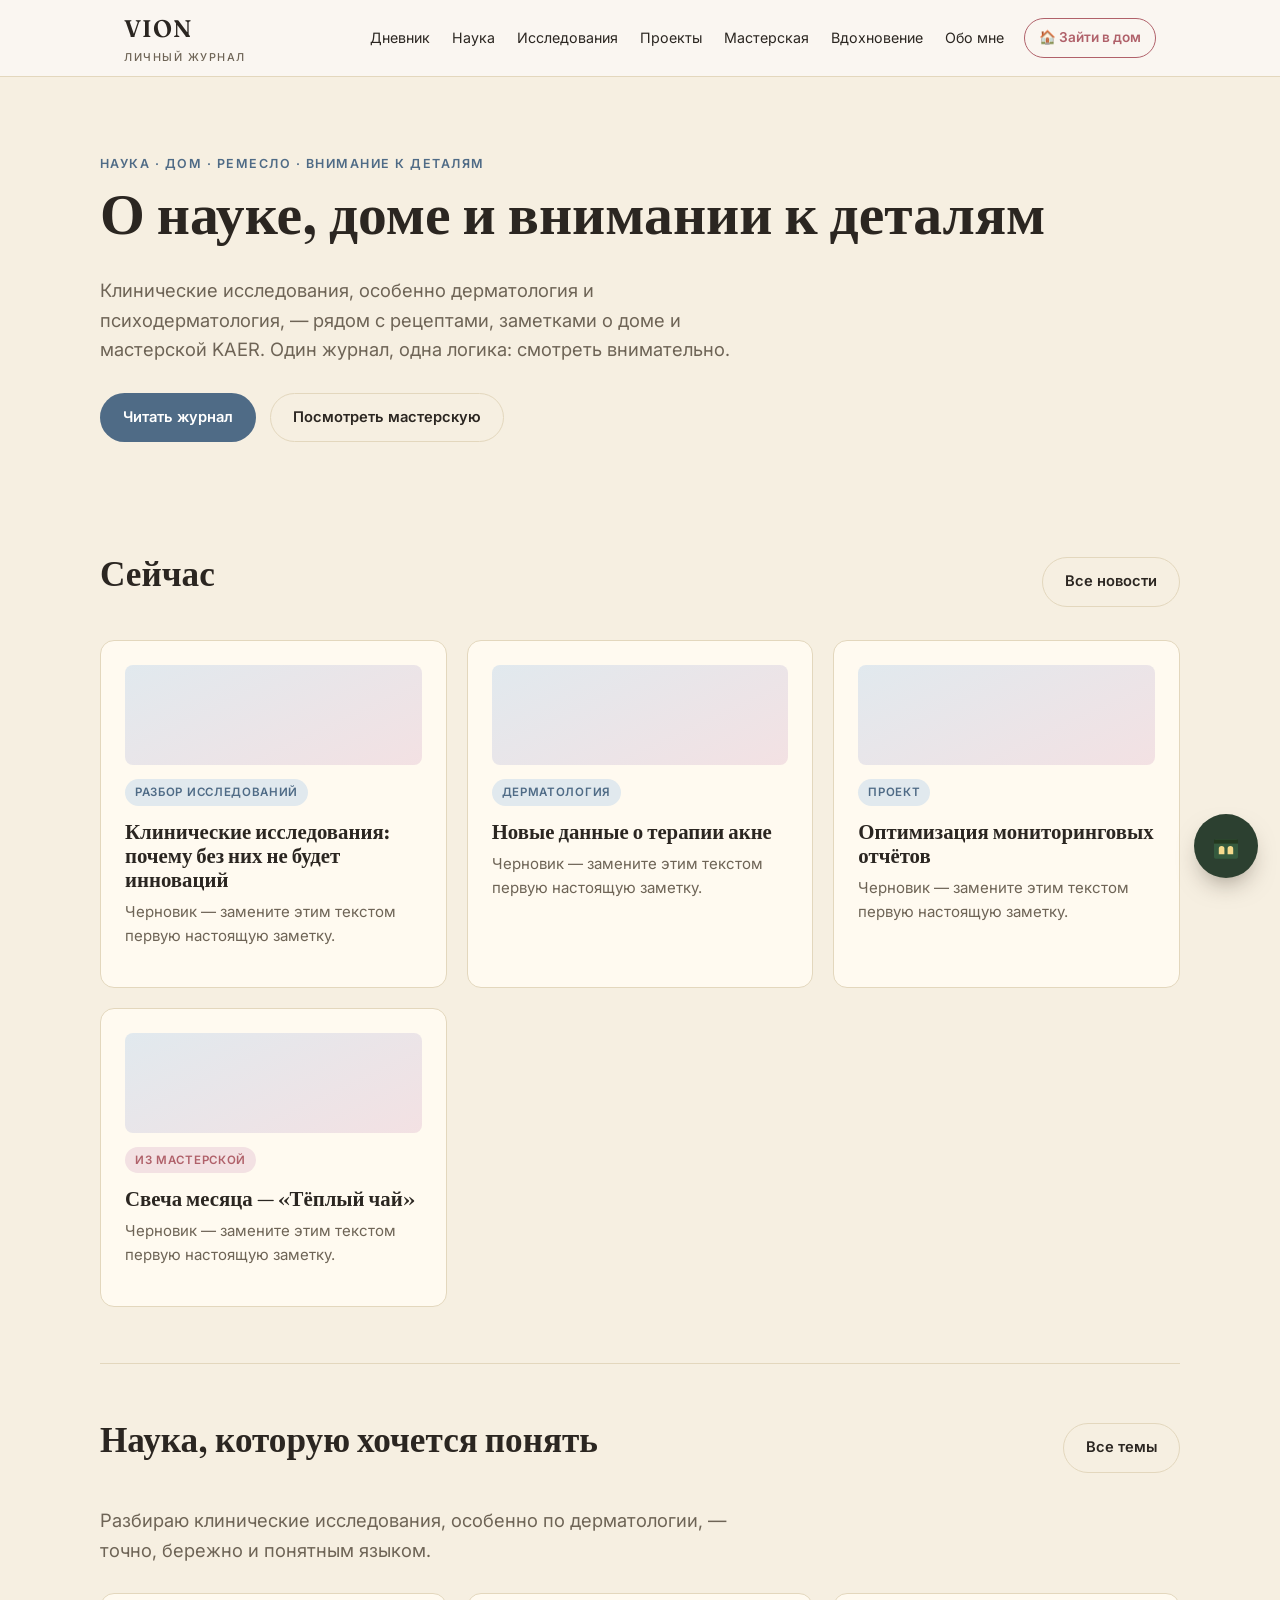
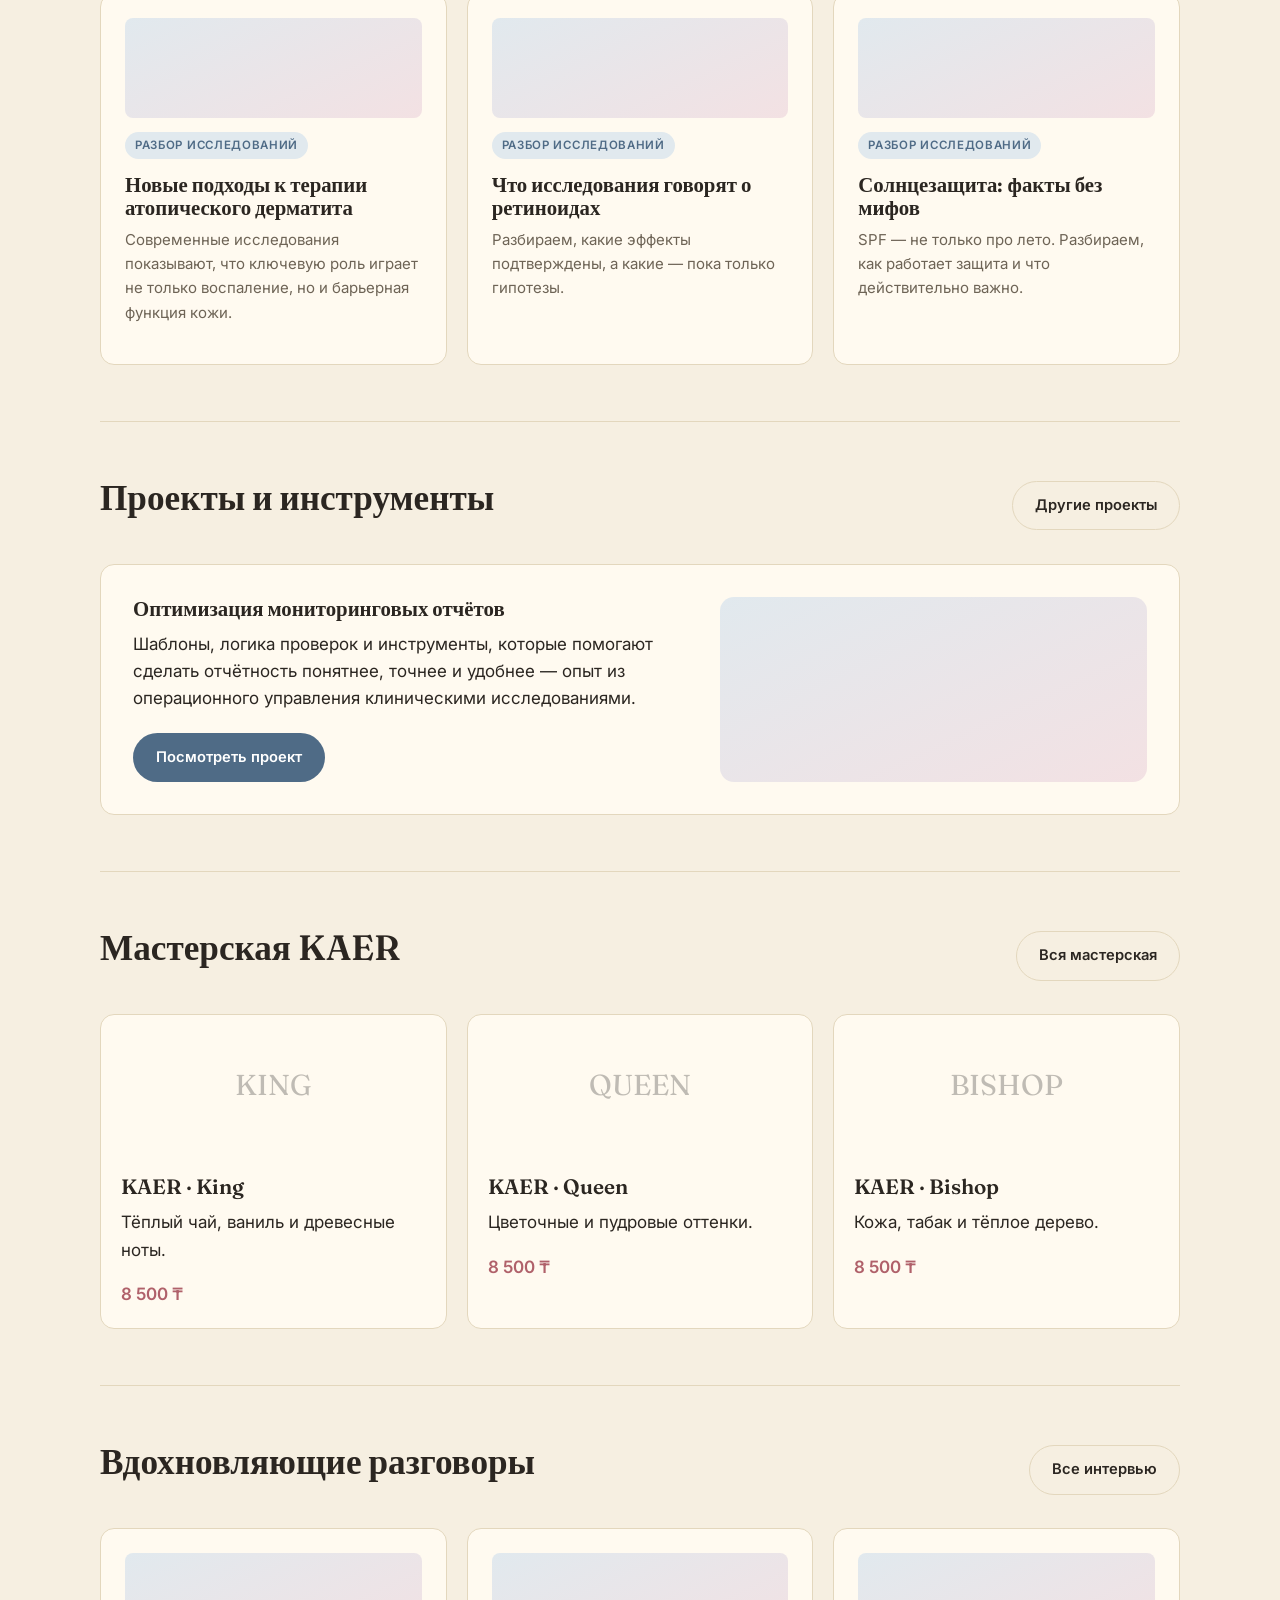
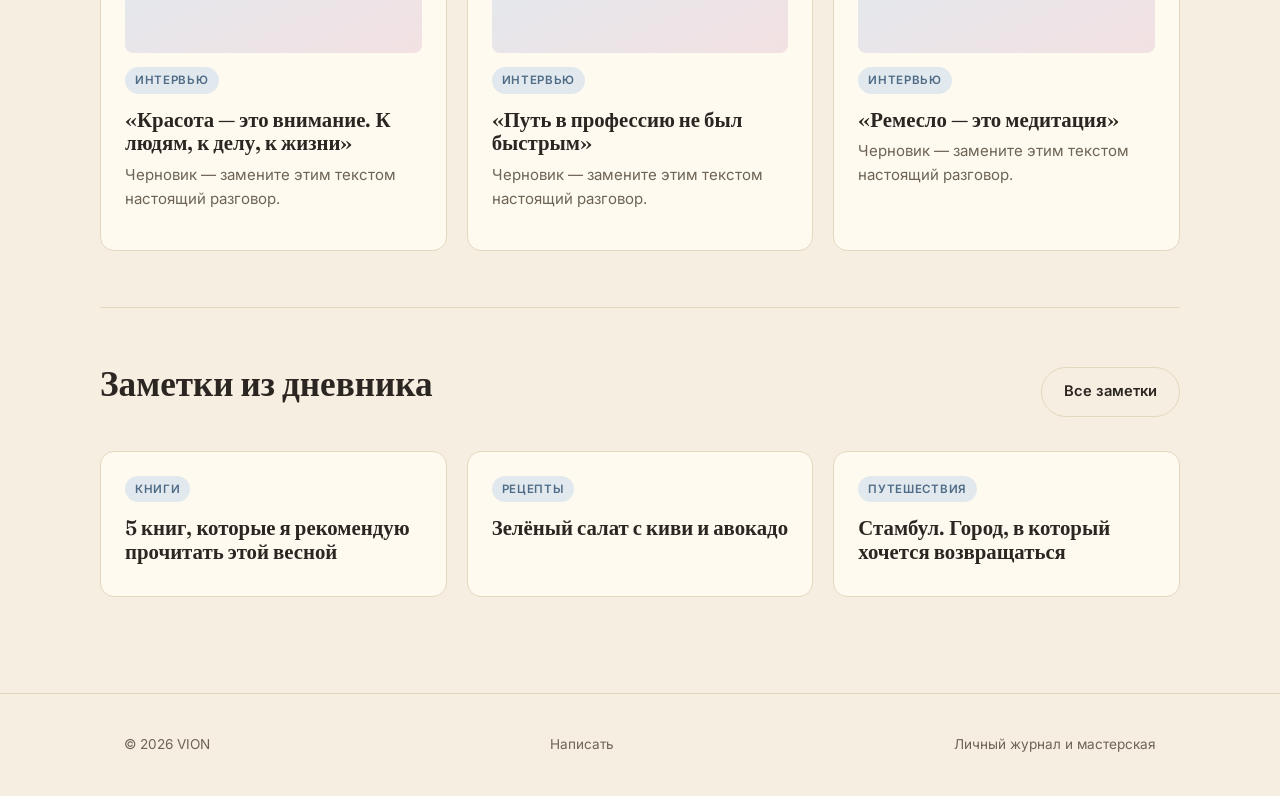
==== index.html @ 6ba3dfe1 "Restyle the floating house icon to match the green bookshop facade Swap the plain line-art house gly" ====
<!DOCTYPE html>
<html lang="ru">
<head>
<meta charset="UTF-8">
<meta name="viewport" content="width=device-width, initial-scale=1.0">
<title>VION — личный журнал</title>
<meta name="description" content="VION — личный журнал на пересечении науки, дома, ремесла и внимания к деталям. Клинические исследования, дневник и мастерская KAER.">
<link rel="preconnect" href="https://fonts.googleapis.com">
<link rel="preconnect" href="https://fonts.gstatic.com" crossorigin>
<link href="https://fonts.googleapis.com/css2?family=Fraunces:opsz,wght@9..144,400;9..144,500;9..144,600&family=Inter:wght@400;500;600&display=swap" rel="stylesheet">
<link rel="stylesheet" href="assets/css/style.css">
</head>
<body>

<header class="site-header">
  <div class="wrap">
    <a class="brand" href="index.html">VION<span>личный журнал</span></a>
    <div class="nav-wrap">
      <nav>
        <ul class="nav-links">
          <li><a href="journal.html">Дневник</a></li>
          <li><a href="science.html">Наука</a></li>
          <li><a href="research.html">Исследования</a></li>
          <li><a href="projects.html">Проекты</a></li>
          <li><a href="candles.html">Мастерская</a></li>
          <li><a href="inspiration.html">Вдохновение</a></li>
          <li><a href="about.html">Обо мне</a></li>
        </ul>
      </nav>
      <a class="house-cta" href="house.html">🏠 Зайти в дом</a>
      <button class="nav-toggle" aria-label="Меню">☰</button>
    </div>
  </div>
</header>

<main>
  <section class="hero wrap">
    <span class="eyebrow">Наука · дом · ремесло · внимание к деталям</span>
    <h1>О науке, доме и внимании к деталям</h1>
    <p class="lede">Клинические исследования, особенно дерматология и психодерматология, — рядом с рецептами, заметками о доме и мастерской KAER. Один журнал, одна логика: смотреть внимательно.</p>
    <div class="hero-actions">
      <a class="btn btn-primary" href="journal.html">Читать журнал</a>
      <a class="btn btn-ghost" href="candles.html">Посмотреть мастерскую</a>
    </div>
  </section>

  <section class="section wrap" style="border-top:none;">
    <div class="section-head">
      <h2>Сейчас</h2>
      <a class="btn btn-ghost" href="journal.html">Все новости</a>
    </div>
    <div class="entry-grid">
      <article class="entry-card" data-cat="наука">
        <div class="thumb"></div>
        <span class="cat">Разбор исследований</span>
        <h3>Клинические исследования: почему без них не будет инноваций</h3>
        <p class="excerpt">Черновик — замените этим текстом первую настоящую заметку.</p>
      </article>
      <article class="entry-card" data-cat="наука">
        <div class="thumb"></div>
        <span class="cat">Дерматология</span>
        <h3>Новые данные о терапии акне</h3>
        <p class="excerpt">Черновик — замените этим текстом первую настоящую заметку.</p>
      </article>
      <article class="entry-card" data-cat="проект">
        <div class="thumb"></div>
        <span class="cat">Проект</span>
        <h3>Оптимизация мониторинговых отчётов</h3>
        <p class="excerpt">Черновик — замените этим текстом первую настоящую заметку.</p>
      </article>
      <article class="entry-card" data-cat="свечи">
        <div class="thumb"></div>
        <span class="cat">Из мастерской</span>
        <h3>Свеча месяца — «Тёплый чай»</h3>
        <p class="excerpt">Черновик — замените этим текстом первую настоящую заметку.</p>
      </article>
    </div>
  </section>

  <section class="section wrap">
    <div class="section-head">
      <h2>Наука, которую хочется понять</h2>
      <a class="btn btn-ghost" href="science.html">Все темы</a>
    </div>
    <p class="lede" style="margin-bottom:28px;">Разбираю клинические исследования, особенно по дерматологии, — точно, бережно и понятным языком.</p>
    <div class="entry-grid">
      <article class="entry-card" data-cat="атопический дерматит">
        <div class="thumb"></div>
        <span class="cat">Разбор исследований</span>
        <h3>Новые подходы к терапии атопического дерматита</h3>
        <p class="excerpt">Современные исследования показывают, что ключевую роль играет не только воспаление, но и барьерная функция кожи.</p>
      </article>
      <article class="entry-card" data-cat="уход за кожей">
        <div class="thumb"></div>
        <span class="cat">Разбор исследований</span>
        <h3>Что исследования говорят о ретиноидах</h3>
        <p class="excerpt">Разбираем, какие эффекты подтверждены, а какие — пока только гипотезы.</p>
      </article>
      <article class="entry-card" data-cat="spf">
        <div class="thumb"></div>
        <span class="cat">Разбор исследований</span>
        <h3>Солнцезащита: факты без мифов</h3>
        <p class="excerpt">SPF — не только про лето. Разбираем, как работает защита и что действительно важно.</p>
      </article>
    </div>
  </section>

  <section class="section wrap">
    <div class="section-head">
      <h2>Проекты и инструменты</h2>
      <a class="btn btn-ghost" href="projects.html">Другие проекты</a>
    </div>
    <div class="project-block">
      <div>
        <h3>Оптимизация мониторинговых отчётов</h3>
        <p class="excerpt">Шаблоны, логика проверок и инструменты, которые помогают сделать отчётность понятнее, точнее и удобнее — опыт из операционного управления клиническими исследованиями.</p>
        <div class="hero-actions" style="margin-top:20px;">
          <a class="btn btn-primary" href="projects.html">Посмотреть проект</a>
        </div>
      </div>
      <div class="thumb"></div>
    </div>
  </section>

  <section class="section wrap">
    <div class="section-head">
      <h2>Мастерская KAER</h2>
      <a class="btn btn-ghost" href="candles.html">Вся мастерская</a>
    </div>
    <div class="candle-grid">
      <div class="candle-card">
        <div class="candle-swatch">KING</div>
        <div class="candle-body">
          <h3>KAER · King</h3>
          <p class="excerpt">Тёплый чай, ваниль и древесные ноты.</p>
          <span class="price">8 500 ₸</span>
        </div>
      </div>
      <div class="candle-card">
        <div class="candle-swatch">QUEEN</div>
        <div class="candle-body">
          <h3>KAER · Queen</h3>
          <p class="excerpt">Цветочные и пудровые оттенки.</p>
          <span class="price">8 500 ₸</span>
        </div>
      </div>
      <div class="candle-card">
        <div class="candle-swatch">BISHOP</div>
        <div class="candle-body">
          <h3>KAER · Bishop</h3>
          <p class="excerpt">Кожа, табак и тёплое дерево.</p>
          <span class="price">8 500 ₸</span>
        </div>
      </div>
    </div>
  </section>

  <section class="section wrap">
    <div class="section-head">
      <h2>Вдохновляющие разговоры</h2>
      <a class="btn btn-ghost" href="inspiration.html">Все интервью</a>
    </div>
    <div class="entry-grid">
      <article class="entry-card" data-cat="вдохновение">
        <div class="thumb"></div>
        <span class="cat">Интервью</span>
        <h3>«Красота — это внимание. К людям, к делу, к жизни»</h3>
        <p class="excerpt">Черновик — замените этим текстом настоящий разговор.</p>
      </article>
      <article class="entry-card" data-cat="вдохновение">
        <div class="thumb"></div>
        <span class="cat">Интервью</span>
        <h3>«Путь в профессию не был быстрым»</h3>
        <p class="excerpt">Черновик — замените этим текстом настоящий разговор.</p>
      </article>
      <article class="entry-card" data-cat="вдохновение">
        <div class="thumb"></div>
        <span class="cat">Интервью</span>
        <h3>«Ремесло — это медитация»</h3>
        <p class="excerpt">Черновик — замените этим текстом настоящий разговор.</p>
      </article>
    </div>
  </section>

  <section class="section wrap">
    <div class="section-head">
      <h2>Заметки из дневника</h2>
      <a class="btn btn-ghost" href="journal.html">Все заметки</a>
    </div>
    <div class="entry-grid">
      <article class="entry-card" data-cat="личное">
        <span class="cat">Книги</span>
        <h3>5 книг, которые я рекомендую прочитать этой весной</h3>
      </article>
      <article class="entry-card" data-cat="личное">
        <span class="cat">Рецепты</span>
        <h3>Зелёный салат с киви и авокадо</h3>
      </article>
      <article class="entry-card" data-cat="личное">
        <span class="cat">Путешествия</span>
        <h3>Стамбул. Город, в который хочется возвращаться</h3>
      </article>
    </div>
  </section>
</main>

<footer class="site-footer">
  <div class="wrap">
    <span>© <span data-year>2026</span> VION</span>
    <a href="contact.html">Написать</a>
    <span>Личный журнал и мастерская</span>
  </div>
</footer>

<a class="fab-house" href="house.html" aria-label="Зайти в дом VION" title="Зайти в дом VION">
  <svg viewBox="0 0 24 24">
    <rect x="3" y="7.2" width="18" height="14.3" rx="1.3" fill="#355a3e"/>
    <rect x="3" y="7.2" width="18" height="3" fill="#24381f"/>
    <path d="M6.6 18.2v-4.1a2.1 2.1 0 0 1 4.2 0v4.1z" fill="#f6da8d"/>
    <path d="M13.2 18.2v-4.1a2.1 2.1 0 0 1 4.2 0v4.1z" fill="#f6da8d"/>
  </svg>
</a>

<script src="assets/js/main.js"></script>
</body>
</html>
---- assets/css/style.css ----
/* =========================================================
   VION — личный журнал. Базовая дизайн-система сайта.
   ========================================================= */

:root {
  --color-bg: #f6efe1;
  --color-bg-alt: #efe4cf;
  --color-surface: #fffaf0;
  --color-text: #2b2621;
  --color-text-soft: #6e6456;
  --color-line: #e3d7bd;
  --color-accent: #4f6b86;       /* пыльно-синий — наука/журнал */
  --color-accent-soft: #e1e9ee;
  --color-accent-2: #b0616a;     /* KAER — свечи/тепло */
  --color-accent-2-soft: #f3e1e3;
  --font-serif: "Fraunces", Georgia, serif;
  --font-sans: "Inter", -apple-system, BlinkMacSystemFont, "Segoe UI", sans-serif;
  --radius: 14px;
  --max-width: 1080px;
}

* { box-sizing: border-box; }

html { scroll-behavior: smooth; }

body {
  margin: 0;
  background: var(--color-bg);
  color: var(--color-text);
  font-family: var(--font-sans);
  font-size: 17px;
  line-height: 1.6;
  -webkit-font-smoothing: antialiased;
}

img { max-width: 100%; display: block; }

a { color: inherit; text-decoration: none; }

.wrap {
  max-width: var(--max-width);
  margin: 0 auto;
  padding: 0 24px;
}

h1, h2, h3, h4 {
  font-family: var(--font-serif);
  font-weight: 600;
  line-height: 1.15;
  margin: 0 0 0.5em;
}

h1 { font-size: clamp(2.2rem, 5vw, 3.6rem); }
h2 { font-size: clamp(1.6rem, 3vw, 2.2rem); }
h3 { font-size: 1.3rem; }

p { margin: 0 0 1em; color: var(--color-text); }

.lede {
  font-size: 1.15rem;
  color: var(--color-text-soft);
  max-width: 640px;
}

.eyebrow {
  display: inline-block;
  font-family: var(--font-sans);
  font-size: 0.78rem;
  letter-spacing: 0.12em;
  text-transform: uppercase;
  color: var(--color-accent);
  font-weight: 600;
  margin-bottom: 0.6em;
}

/* ---------- header / nav ---------- */

.site-header {
  position: sticky;
  top: 0;
  z-index: 40;
  background: rgba(250, 247, 242, 0.92);
  backdrop-filter: blur(6px);
  border-bottom: 1px solid var(--color-line);
}

.site-header .wrap {
  display: flex;
  align-items: center;
  justify-content: space-between;
  height: 76px;
}

.brand {
  font-family: var(--font-serif);
  font-size: 1.5rem;
  font-weight: 600;
  letter-spacing: 0.04em;
}

.brand span {
  display: block;
  font-family: var(--font-sans);
  font-size: 0.68rem;
  letter-spacing: 0.14em;
  text-transform: uppercase;
  color: var(--color-text-soft);
  font-weight: 500;
}

.nav-links {
  display: flex;
  gap: 22px;
  list-style: none;
  margin: 0;
  padding: 0;
  font-size: 0.89rem;
}

.house-cta {
  display: inline-flex;
  align-items: center;
  gap: 6px;
  font-size: 0.85rem;
  font-weight: 600;
  color: var(--color-accent-2);
  border: 1px solid var(--color-accent-2);
  padding: 8px 14px;
  border-radius: 999px;
  white-space: nowrap;
}
.house-cta:hover { background: var(--color-accent-2); color: #fff; }

.nav-links a {
  padding: 6px 0;
  border-bottom: 2px solid transparent;
  transition: border-color 0.15s ease, color 0.15s ease;
}

.nav-links a:hover,
.nav-links a[aria-current="page"] {
  border-color: var(--color-accent);
  color: var(--color-accent);
}

.nav-wrap {
  display: flex;
  align-items: center;
  gap: 20px;
}

.nav-toggle {
  display: none;
  background: none;
  border: 1px solid var(--color-line);
  border-radius: 8px;
  width: 42px;
  height: 42px;
  font-size: 1.2rem;
  cursor: pointer;
}

@media (max-width: 720px) {
  .nav-toggle { display: block; }
  .nav-links {
    position: absolute;
    top: 76px;
    left: 0;
    right: 0;
    background: var(--color-bg);
    border-bottom: 1px solid var(--color-line);
    flex-direction: column;
    gap: 0;
    padding: 8px 24px 20px;
    display: none;
  }
  .nav-links.open { display: flex; }
  .nav-links li { border-bottom: 1px solid var(--color-line); }
  .nav-links a { display: block; padding: 14px 0; }
}

/* ---------- back button ---------- */

.back-btn {
  display: inline-flex;
  align-items: center;
  gap: 6px;
  background: none;
  border: none;
  padding: 18px 0 0;
  font-family: var(--font-sans);
  font-size: 0.85rem;
  font-weight: 600;
  color: var(--color-text-soft);
  cursor: pointer;
}
.back-btn:hover { color: var(--color-accent); }

/* ---------- floating house button ---------- */

.fab-house {
  position: fixed;
  right: 22px;
  bottom: 22px;
  width: 64px;
  height: 64px;
  border-radius: 50%;
  background: #2c4030;
  display: flex;
  align-items: center;
  justify-content: center;
  box-shadow: 0 12px 26px -10px rgba(42, 29, 18, 0.5);
  transition: transform 0.2s ease;
  z-index: 50;
}
.fab-house:hover { transform: scale(1.08); }
.fab-house svg { width: 32px; height: 32px; }

/* ---------- hero ---------- */

.hero {
  padding: 72px 0 56px;
}

.hero .lede { margin-top: 18px; }

.hero-actions {
  display: flex;
  gap: 14px;
  margin-top: 28px;
  flex-wrap: wrap;
}

/* ---------- buttons ---------- */

.btn {
  display: inline-flex;
  align-items: center;
  gap: 8px;
  padding: 12px 22px;
  border-radius: 999px;
  font-size: 0.92rem;
  font-weight: 600;
  border: 1px solid transparent;
  cursor: pointer;
}

.btn-primary {
  background: var(--color-accent);
  color: #fff;
}
.btn-primary:hover { background: #4a5740; }

.btn-ghost {
  background: transparent;
  border-color: var(--color-line);
  color: var(--color-text);
}
.btn-ghost:hover { border-color: var(--color-accent); color: var(--color-accent); }

/* ---------- pillars / cards ---------- */

.pillars {
  display: grid;
  grid-template-columns: repeat(3, 1fr);
  gap: 20px;
  padding: 40px 0 64px;
}

@media (max-width: 780px) {
  .pillars { grid-template-columns: 1fr; }
}

.pillar-card {
  background: var(--color-surface);
  border: 1px solid var(--color-line);
  border-radius: var(--radius);
  padding: 28px;
}

.pillar-card .tag {
  display: inline-block;
  font-size: 1.6rem;
  margin-bottom: 12px;
}

.pillar-card p { color: var(--color-text-soft); font-size: 0.96rem; margin-bottom: 0; }

/* ---------- section ---------- */

.section {
  padding: 56px 0;
  border-top: 1px solid var(--color-line);
}

.section-head {
  display: flex;
  align-items: baseline;
  justify-content: space-between;
  gap: 20px;
  margin-bottom: 28px;
  flex-wrap: wrap;
}

/* ---------- entry cards (journal) ---------- */

.entry-grid {
  display: grid;
  grid-template-columns: repeat(3, 1fr);
  gap: 20px;
}

@media (max-width: 900px) {
  .entry-grid { grid-template-columns: repeat(2, 1fr); }
}
@media (max-width: 620px) {
  .entry-grid { grid-template-columns: 1fr; }
}

.entry-card {
  background: var(--color-surface);
  border: 1px solid var(--color-line);
  border-radius: var(--radius);
  padding: 24px;
  display: flex;
  flex-direction: column;
}

.entry-card .cat {
  display: inline-block;
  align-self: flex-start;
  font-size: 0.72rem;
  letter-spacing: 0.06em;
  text-transform: uppercase;
  font-weight: 600;
  color: var(--color-accent);
  background: var(--color-accent-soft);
  padding: 4px 10px;
  border-radius: 999px;
  margin-bottom: 14px;
}

.entry-card[data-cat="свечи"] .cat {
  color: var(--color-accent-2);
  background: var(--color-accent-2-soft);
}

.entry-card h3 { margin-bottom: 8px; }

.entry-card .excerpt {
  color: var(--color-text-soft);
  font-size: 0.94rem;
  flex: 1;
}

.entry-card details summary {
  cursor: pointer;
  font-weight: 600;
  color: var(--color-accent);
  font-size: 0.9rem;
  list-style: none;
}
.entry-card details summary::-webkit-details-marker { display: none; }
.entry-card details summary::after { content: " →"; }
.entry-card details[open] summary::after { content: " ↑"; }
.entry-card details .full-text {
  margin-top: 12px;
  font-size: 0.94rem;
  color: var(--color-text);
}

/* ---------- filters ---------- */

.filters {
  display: flex;
  gap: 10px;
  flex-wrap: wrap;
  margin-bottom: 30px;
}

.filter-btn {
  padding: 8px 16px;
  border-radius: 999px;
  border: 1px solid var(--color-line);
  background: var(--color-surface);
  font-size: 0.86rem;
  cursor: pointer;
}

.filter-btn.active {
  background: var(--color-accent);
  border-color: var(--color-accent);
  color: #fff;
}

/* ---------- about ---------- */

.about-grid {
  display: grid;
  grid-template-columns: 1.1fr 0.9fr;
  gap: 48px;
  align-items: start;
}

@media (max-width: 780px) {
  .about-grid { grid-template-columns: 1fr; }
}

.about-portrait {
  aspect-ratio: 4 / 5;
  border-radius: var(--radius);
  background: linear-gradient(155deg, var(--color-accent-soft), var(--color-accent-2-soft));
  border: 1px solid var(--color-line);
  display: flex;
  align-items: center;
  justify-content: center;
  font-family: var(--font-serif);
  font-size: 1rem;
  color: var(--color-text-soft);
  text-align: center;
  padding: 24px;
}

.facts {
  list-style: none;
  margin: 28px 0 0;
  padding: 0;
  display: grid;
  gap: 14px;
}

.facts li {
  border-top: 1px solid var(--color-line);
  padding-top: 14px;
  font-size: 0.95rem;
  color: var(--color-text-soft);
}

.facts strong { color: var(--color-text); }

/* ---------- candles ---------- */

.candle-grid {
  display: grid;
  grid-template-columns: repeat(3, 1fr);
  gap: 20px;
}

@media (max-width: 900px) {
  .candle-grid { grid-template-columns: repeat(2, 1fr); }
}
@media (max-width: 620px) {
  .candle-grid { grid-template-columns: 1fr; }
}

.candle-card {
  background: var(--color-surface);
  border: 1px solid var(--color-line);
  border-radius: var(--radius);
  overflow: hidden;
}

.candle-swatch {
  height: 140px;
  display: flex;
  align-items: center;
  justify-content: center;
  font-family: var(--font-serif);
  font-size: 1.8rem;
  color: rgba(0,0,0,0.25);
}

.candle-card .candle-body { padding: 20px; }
.candle-card .price {
  display: block;
  margin-top: 10px;
  font-weight: 600;
  color: var(--color-accent-2);
}

/* ---------- contact ---------- */

.contact-block {
  display: grid;
  grid-template-columns: 1fr 1fr;
  gap: 40px;
}

@media (max-width: 780px) {
  .contact-block { grid-template-columns: 1fr; }
}

.contact-list {
  list-style: none;
  margin: 0;
  padding: 0;
  display: grid;
  gap: 16px;
}

.contact-list a {
  display: inline-flex;
  align-items: center;
  gap: 10px;
  font-weight: 600;
  color: var(--color-accent);
}

.note-box {
  background: var(--color-accent-soft);
  border-radius: var(--radius);
  padding: 20px;
  font-size: 0.92rem;
  color: var(--color-text-soft);
}

/* ---------- thumb (news cards) ---------- */

.entry-card .thumb {
  height: 100px;
  border-radius: calc(var(--radius) - 6px);
  margin-bottom: 14px;
  background: linear-gradient(155deg, var(--color-accent-soft), var(--color-accent-2-soft));
}

/* ---------- projects ---------- */

.project-block {
  background: var(--color-surface);
  border: 1px solid var(--color-line);
  border-radius: var(--radius);
  padding: 32px;
  display: grid;
  grid-template-columns: 1.3fr 1fr;
  gap: 32px;
}

@media (max-width: 780px) {
  .project-block { grid-template-columns: 1fr; }
}

.project-block .thumb {
  border-radius: var(--radius);
  background: linear-gradient(155deg, var(--color-accent-soft), var(--color-accent-2-soft));
  min-height: 140px;
}

.tool-list {
  list-style: none;
  margin: 0;
  padding: 0;
  display: grid;
  gap: 10px;
}

.tool-list li {
  border-top: 1px solid var(--color-line);
  padding-top: 10px;
  font-size: 0.92rem;
  color: var(--color-text-soft);
}

/* ---------- stub / coming soon ---------- */

.stub {
  text-align: center;
  padding: 100px 0 120px;
}

.stub .eyebrow { justify-content: center; }

.stub h1 { max-width: 560px; margin-left: auto; margin-right: auto; }

.stub p.lede { margin-left: auto; margin-right: auto; }

/* ---------- footer ---------- */

.site-footer {
  border-top: 1px solid var(--color-line);
  padding: 40px 0;
  margin-top: 40px;
}

.site-footer .wrap {
  display: flex;
  justify-content: space-between;
  flex-wrap: wrap;
  gap: 16px;
  font-size: 0.85rem;
  color: var(--color-text-soft);
}

.site-footer a:hover { color: var(--color-accent); }
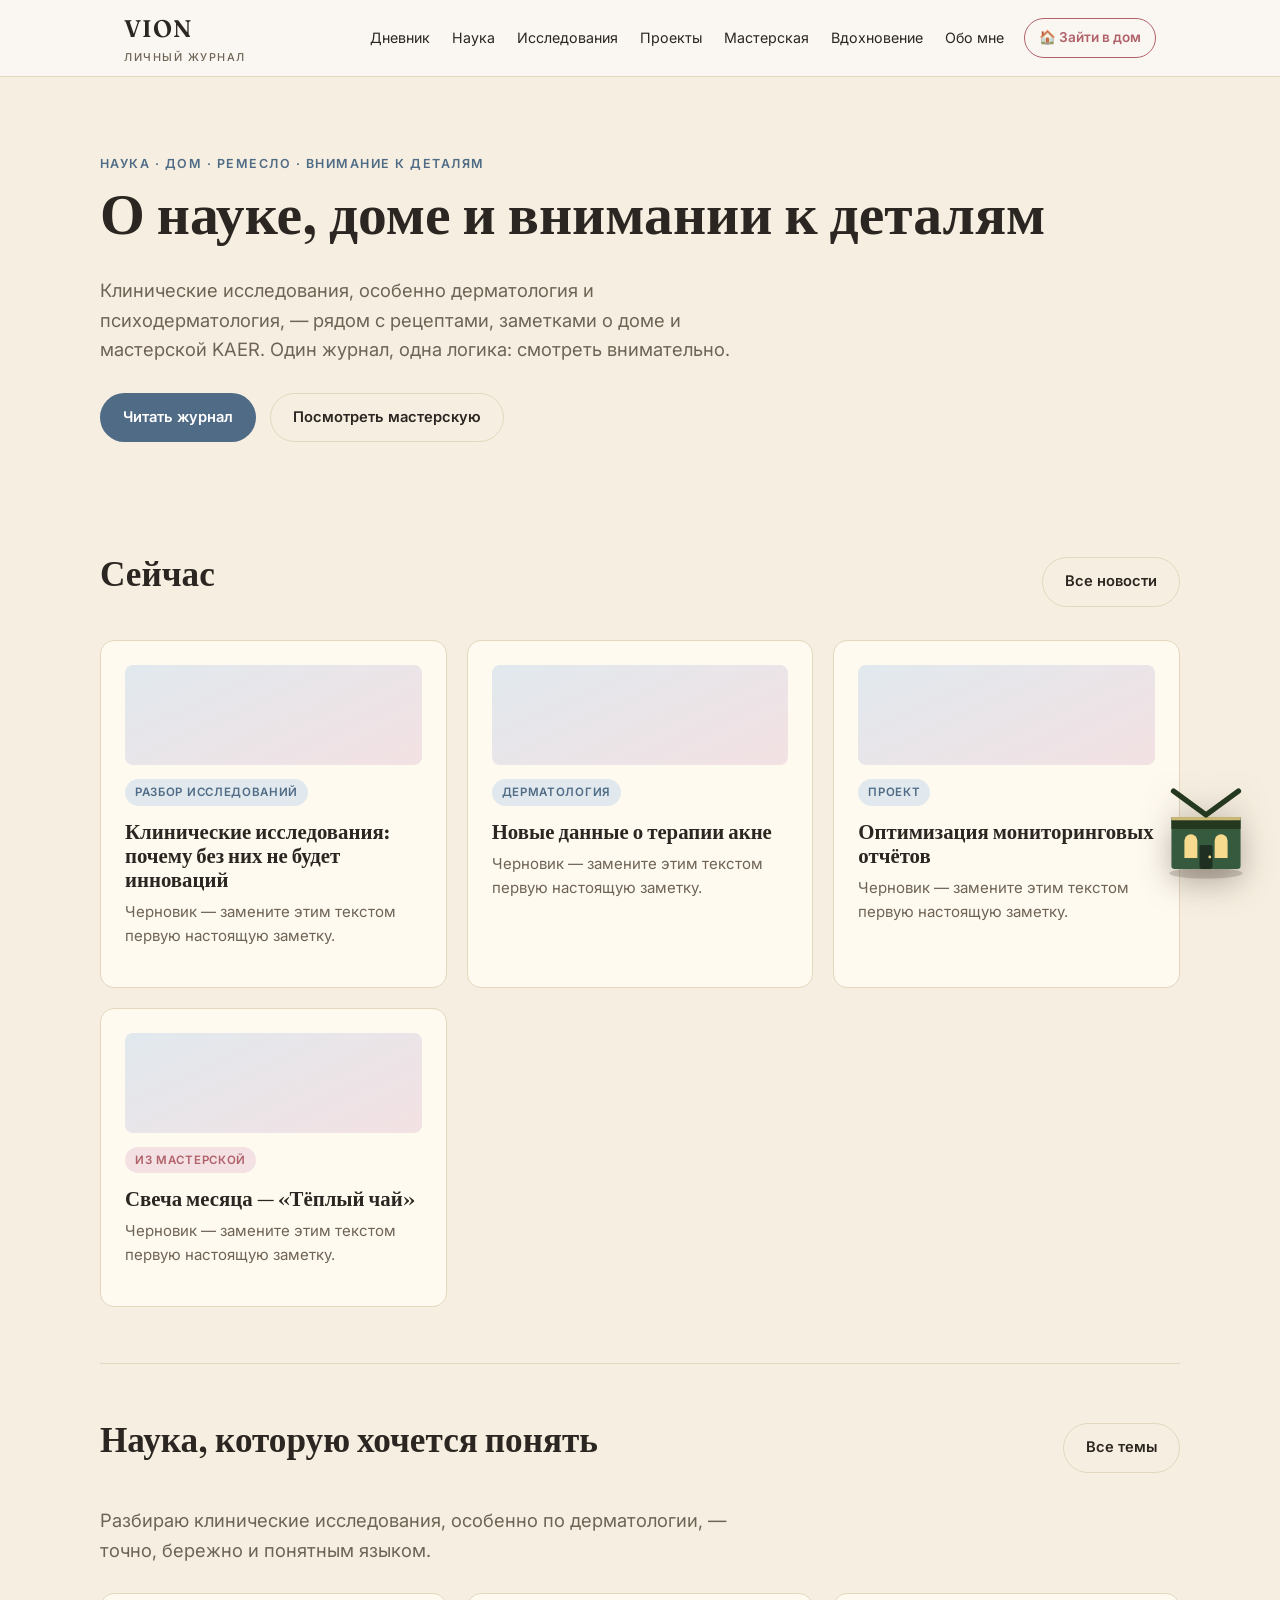
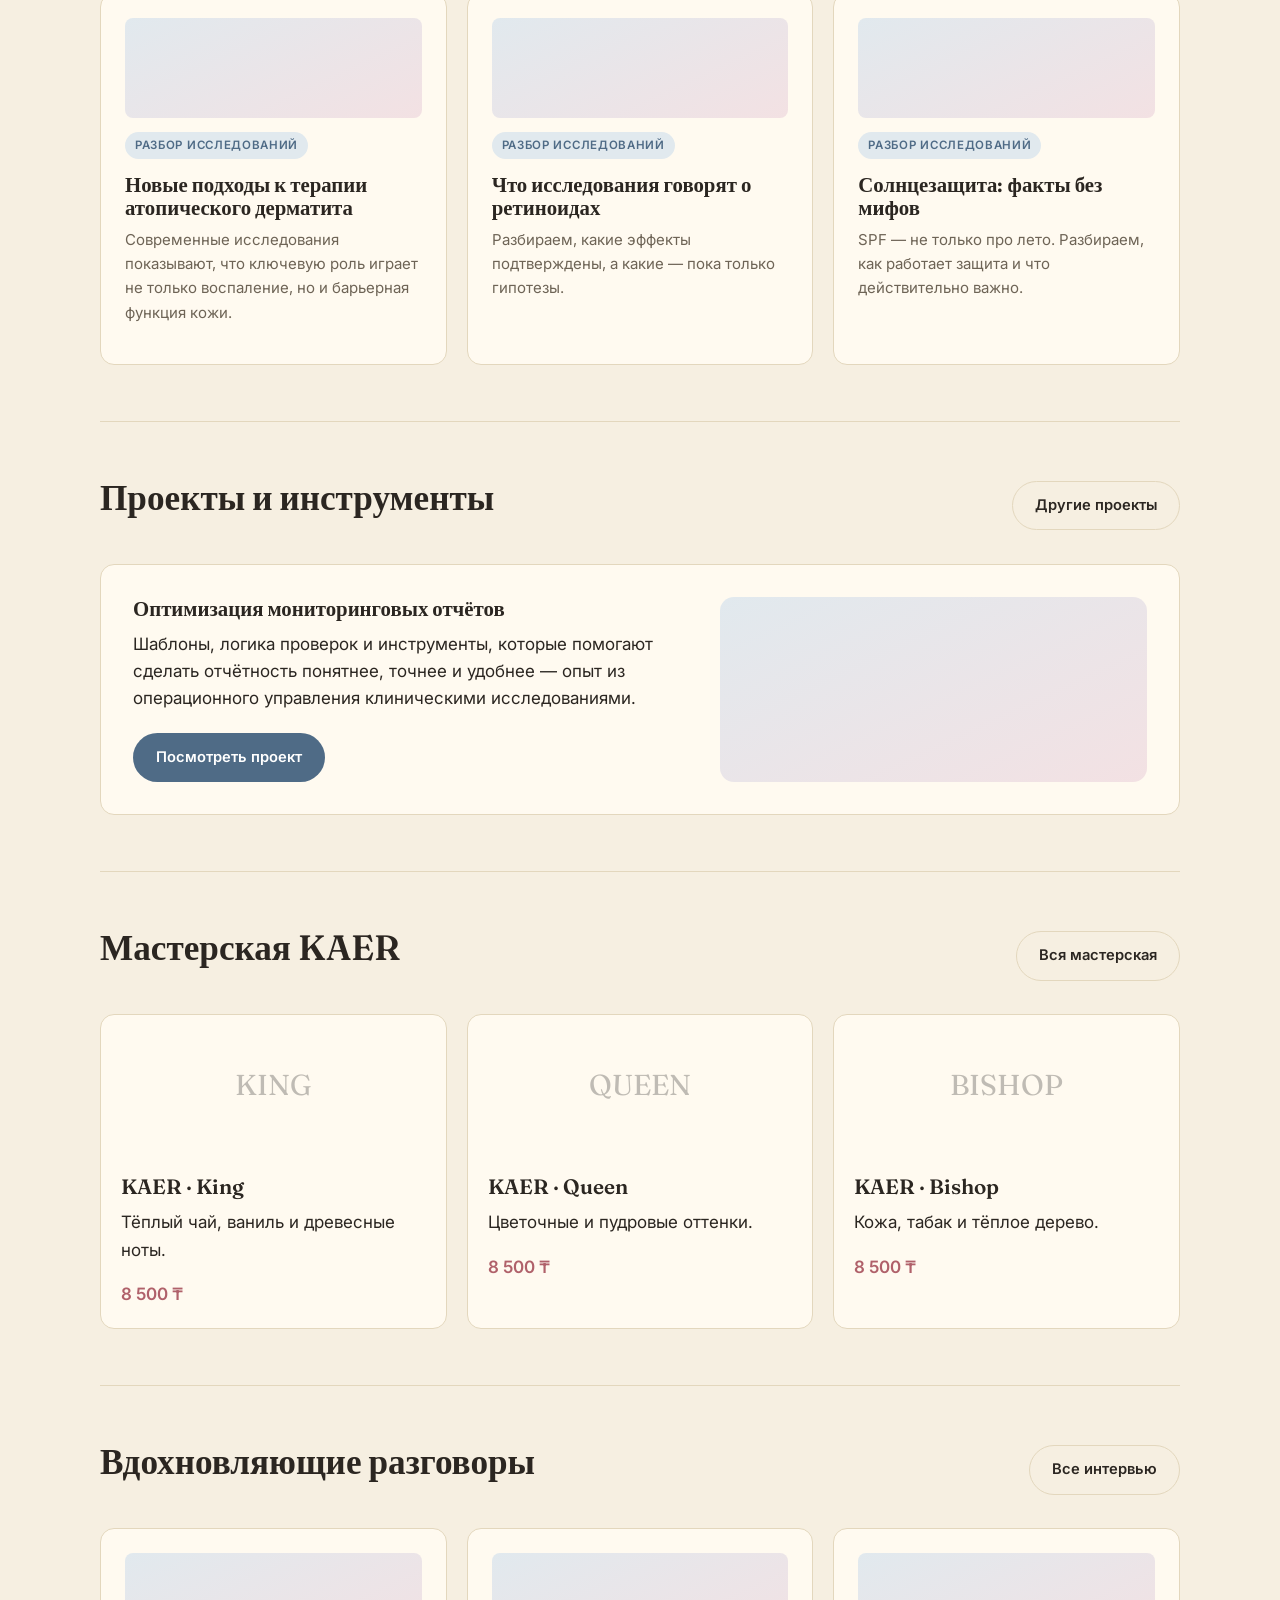
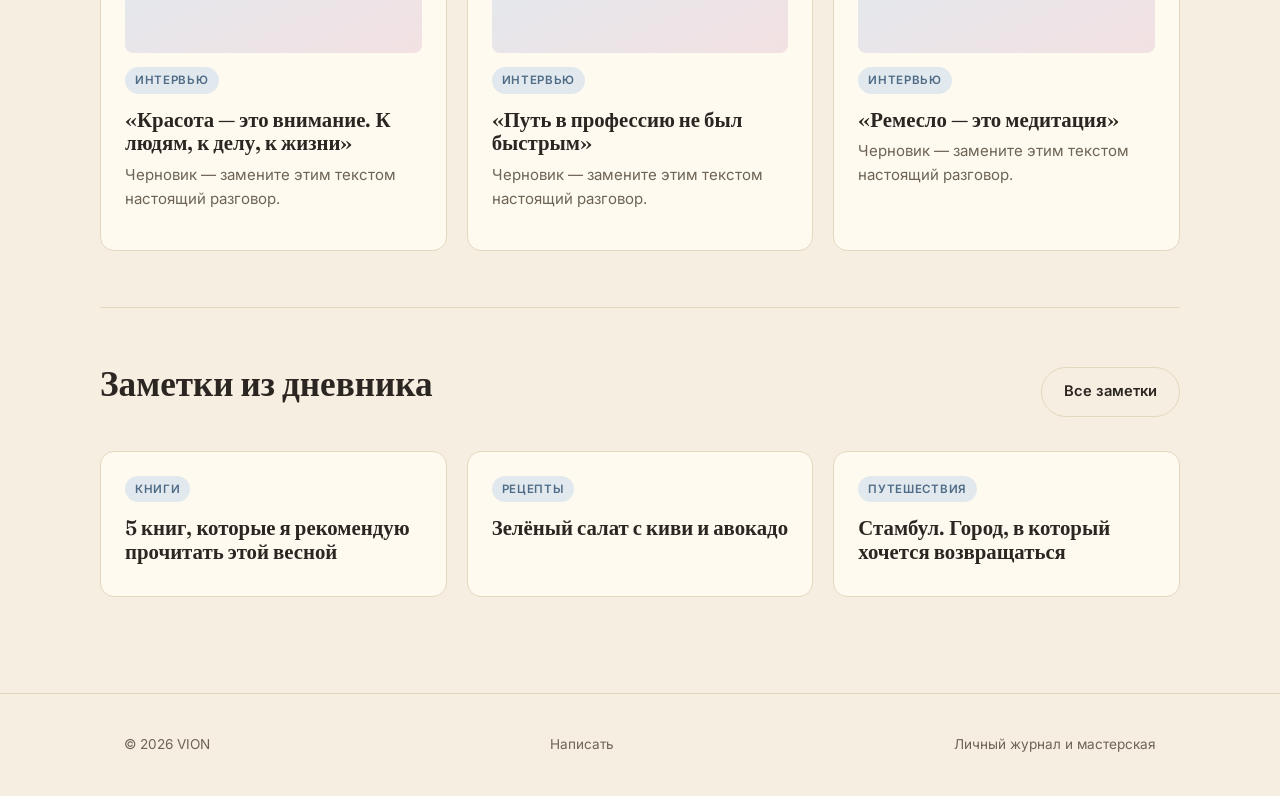
==== commit a5dca6b3: "Make the home-page house a standalone icon, not a button-in-a-circle Drop the circular FAB chrome: t" ====
--- a/index.html
+++ b/index.html
@@ -213,11 +213,16 @@
 </footer>
 
 <a class="fab-house" href="house.html" aria-label="Зайти в дом VION" title="Зайти в дом VION">
-  <svg viewBox="0 0 24 24">
-    <rect x="3" y="7.2" width="18" height="14.3" rx="1.3" fill="#355a3e"/>
-    <rect x="3" y="7.2" width="18" height="3" fill="#24381f"/>
-    <path d="M6.6 18.2v-4.1a2.1 2.1 0 0 1 4.2 0v4.1z" fill="#f6da8d"/>
-    <path d="M13.2 18.2v-4.1a2.1 2.1 0 0 1 4.2 0v4.1z" fill="#f6da8d"/>
+  <svg viewBox="0 0 100 100">
+    <ellipse cx="50" cy="90" rx="34" ry="5" fill="#2a1d12" opacity="0.18"/>
+    <rect x="18" y="38" width="64" height="48" rx="3" fill="#355a3e"/>
+    <rect x="18" y="38" width="64" height="11" fill="#24381f"/>
+    <rect x="18" y="38" width="64" height="3" fill="#f6da8d" opacity="0.8"/>
+    <path d="M20 14 L50 36 L80 14" fill="none" stroke="#24381f" stroke-width="5" stroke-linejoin="round" stroke-linecap="round"/>
+    <path d="M30 76v-16a6 6 0 0 1 12 0v16z" fill="#f6da8d"/>
+    <path d="M58 76v-16a6 6 0 0 1 12 0v16z" fill="#f6da8d"/>
+    <rect x="44" y="64" width="12" height="22" rx="2" fill="#1f2f22"/>
+    <circle cx="53.5" cy="75" r="1.3" fill="#f6da8d"/>
   </svg>
 </a>
 
--- a/assets/css/style.css
+++ b/assets/css/style.css
@@ -200,21 +200,21 @@
 
 .fab-house {
   position: fixed;
-  right: 22px;
-  bottom: 22px;
-  width: 64px;
-  height: 64px;
-  border-radius: 50%;
-  background: #2c4030;
-  display: flex;
-  align-items: center;
-  justify-content: center;
-  box-shadow: 0 12px 26px -10px rgba(42, 29, 18, 0.5);
+  right: 20px;
+  bottom: 16px;
+  width: 108px;
+  height: 108px;
+  display: block;
+  filter: drop-shadow(0 10px 16px rgba(42, 29, 18, 0.35));
   transition: transform 0.2s ease;
   z-index: 50;
 }
-.fab-house:hover { transform: scale(1.08); }
-.fab-house svg { width: 32px; height: 32px; }
+.fab-house:hover { transform: translateY(-4px) scale(1.04); }
+.fab-house svg { width: 100%; height: 100%; display: block; }
+
+@media (max-width: 560px) {
+  .fab-house { width: 78px; height: 78px; right: 14px; bottom: 12px; }
+}
 
 /* ---------- hero ---------- */
 
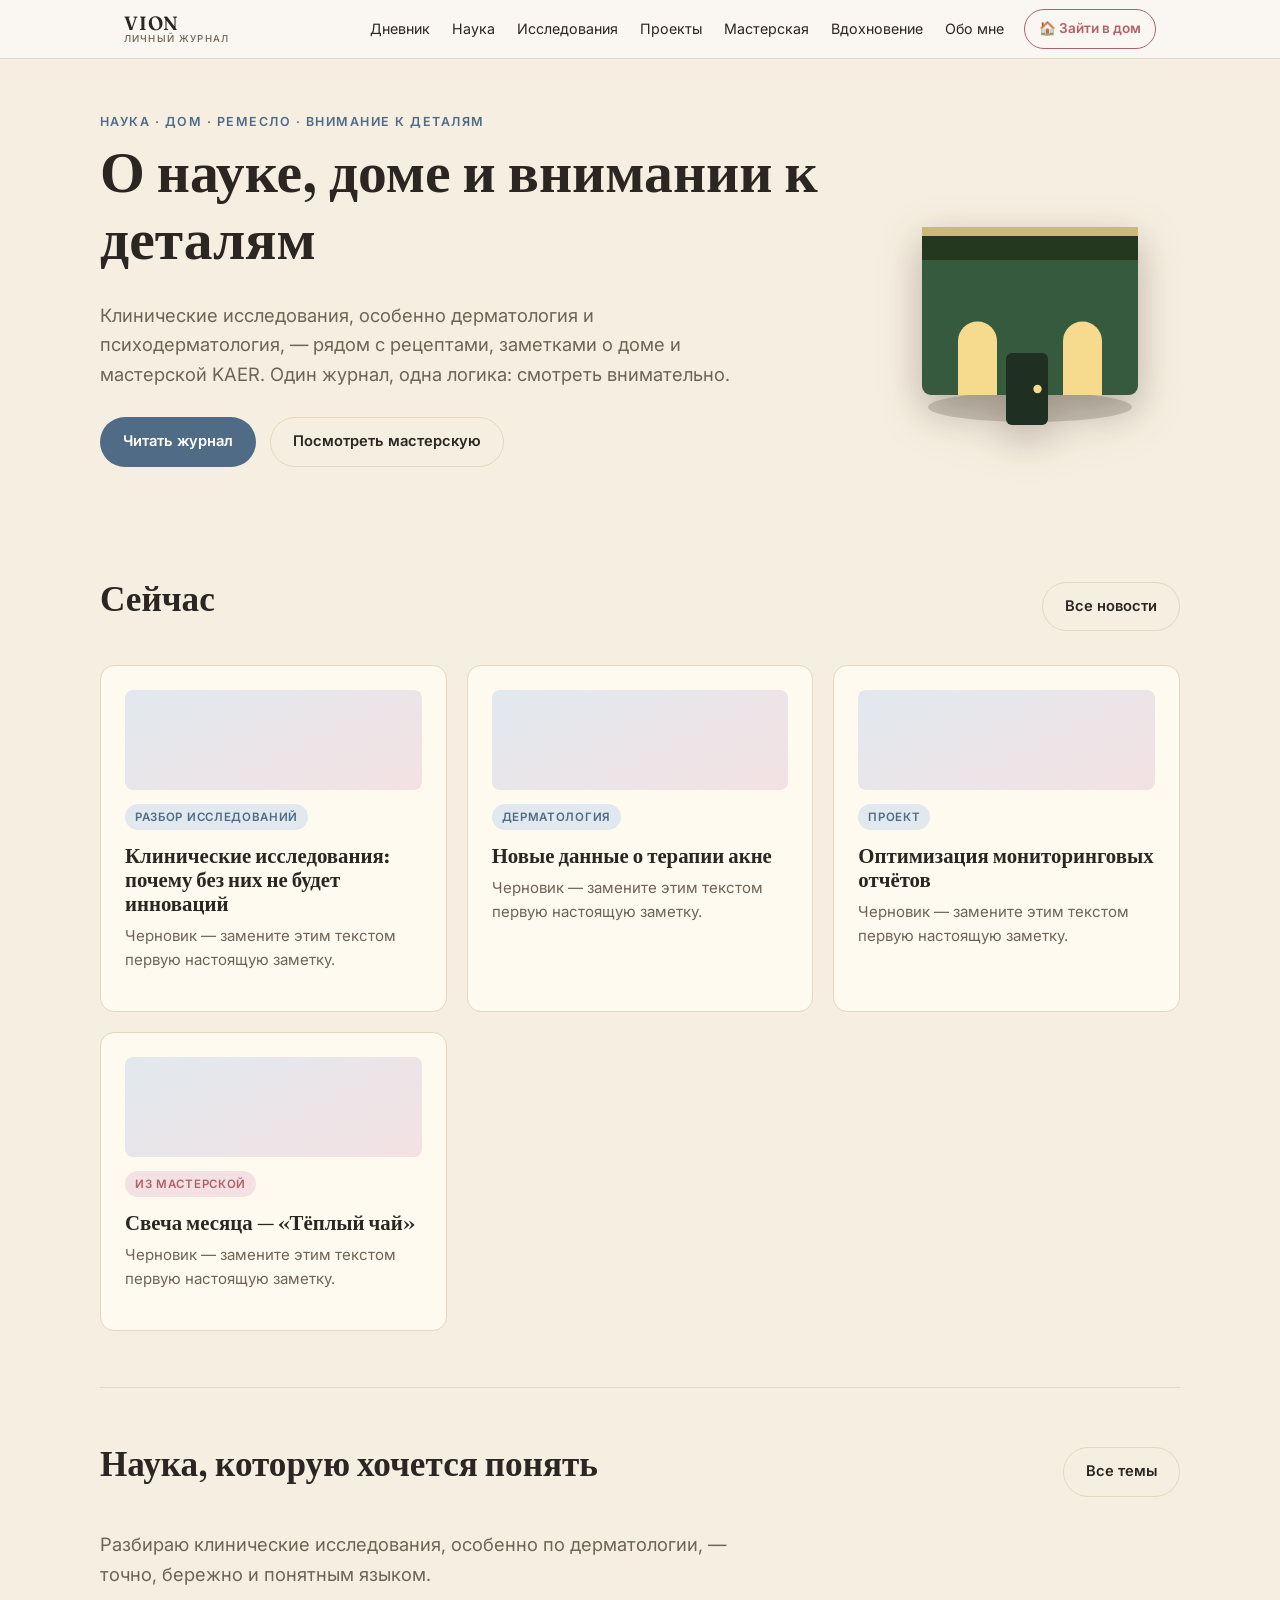
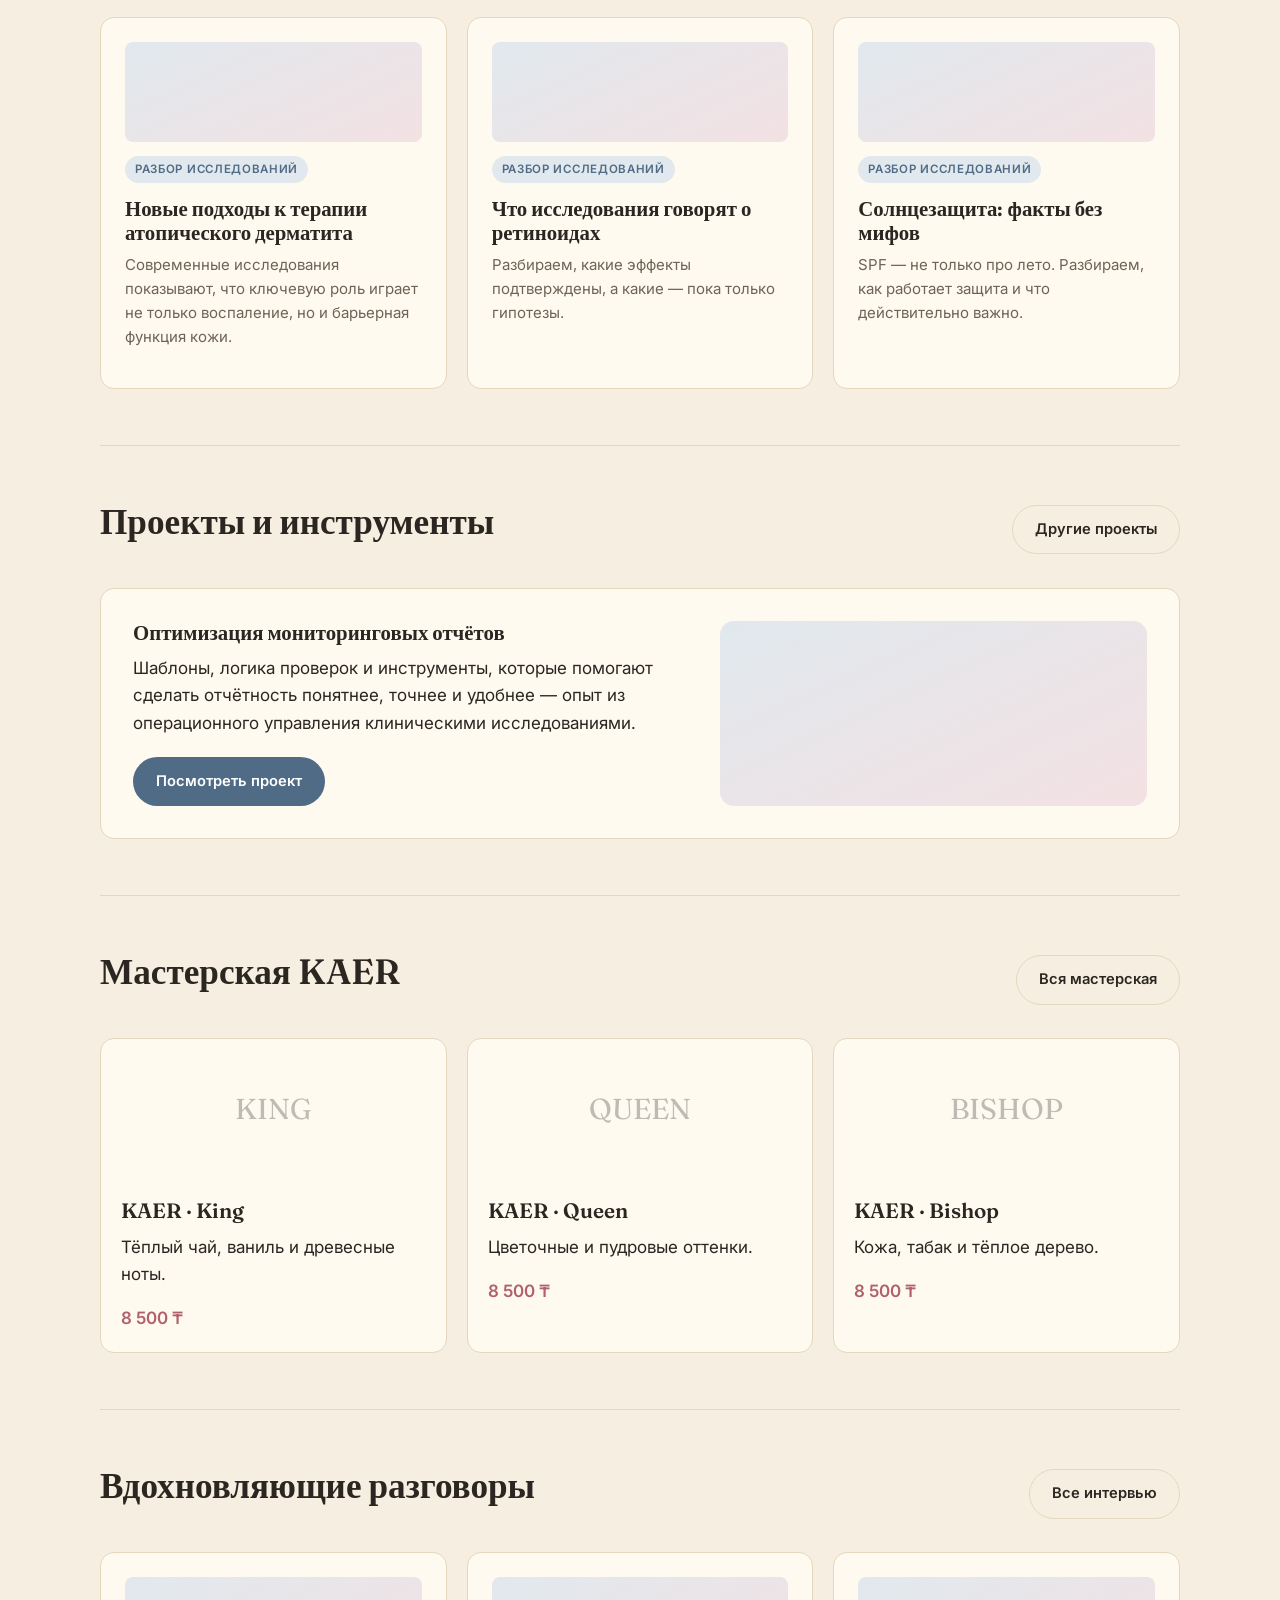
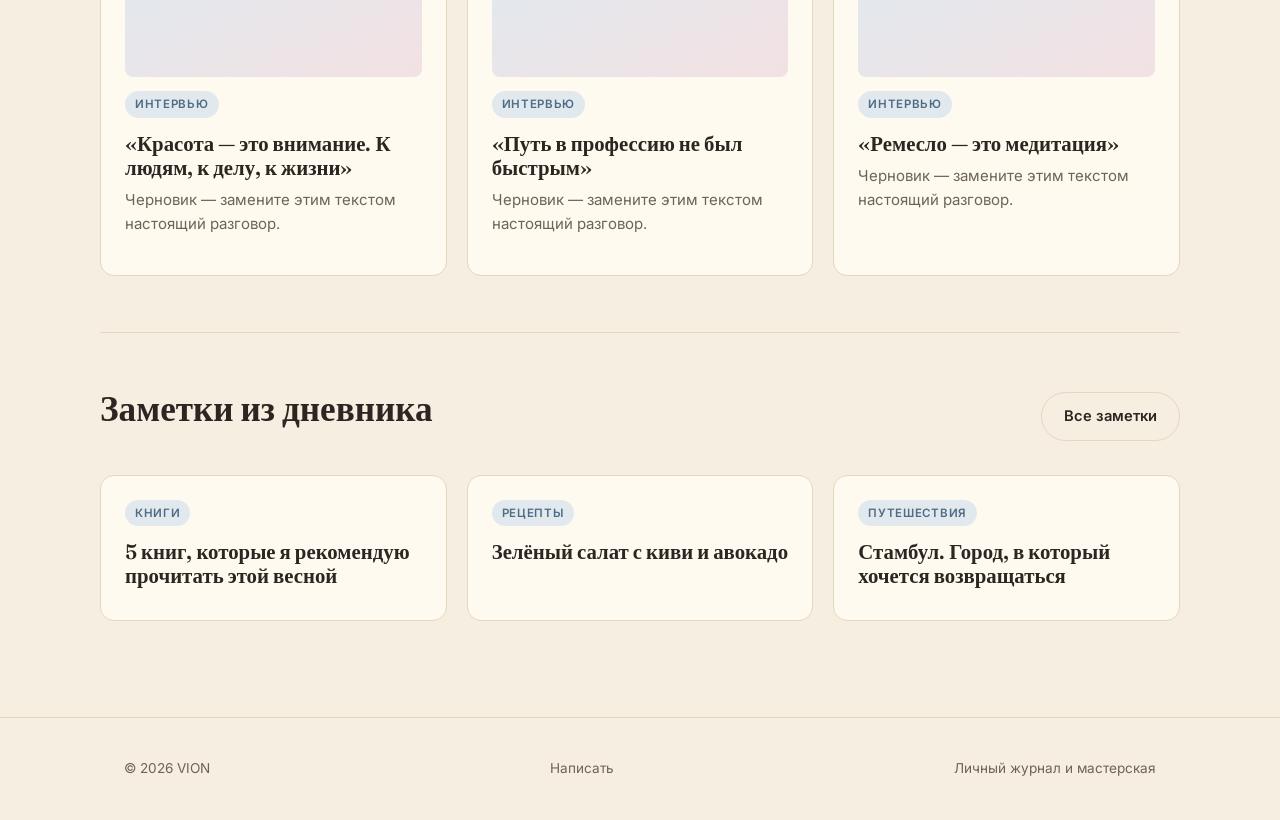
==== commit d73ba086: "Move the house into the hero, fix the roof, fade it on scroll The house icon moves from a fixed corn" ====
--- a/index.html
+++ b/index.html
@@ -35,13 +35,27 @@
 
 <main>
   <section class="hero wrap">
-    <span class="eyebrow">Наука · дом · ремесло · внимание к деталям</span>
-    <h1>О науке, доме и внимании к деталям</h1>
-    <p class="lede">Клинические исследования, особенно дерматология и психодерматология, — рядом с рецептами, заметками о доме и мастерской KAER. Один журнал, одна логика: смотреть внимательно.</p>
-    <div class="hero-actions">
-      <a class="btn btn-primary" href="journal.html">Читать журнал</a>
-      <a class="btn btn-ghost" href="candles.html">Посмотреть мастерскую</a>
-    </div>
+    <div class="hero-text">
+      <span class="eyebrow">Наука · дом · ремесло · внимание к деталям</span>
+      <h1>О науке, доме и внимании к деталям</h1>
+      <p class="lede">Клинические исследования, особенно дерматология и психодерматология, — рядом с рецептами, заметками о доме и мастерской KAER. Один журнал, одна логика: смотреть внимательно.</p>
+      <div class="hero-actions">
+        <a class="btn btn-primary" href="journal.html">Читать журнал</a>
+        <a class="btn btn-ghost" href="candles.html">Посмотреть мастерскую</a>
+      </div>
+    </div>
+    <a class="hero-house" id="heroHouse" href="house.html" aria-label="Зайти в дом VION" title="Зайти в дом VION">
+      <svg viewBox="0 0 100 100">
+        <ellipse cx="50" cy="90" rx="34" ry="5" fill="#2a1d12" opacity="0.18"/>
+        <rect x="14" y="30" width="72" height="56" rx="3" fill="#355a3e"/>
+        <rect x="14" y="30" width="72" height="11" fill="#24381f"/>
+        <rect x="14" y="30" width="72" height="3" fill="#f6da8d" opacity="0.8"/>
+        <path d="M26 86v-18a6.5 6.5 0 0 1 13 0v18z" fill="#f6da8d"/>
+        <path d="M61 86v-18a6.5 6.5 0 0 1 13 0v18z" fill="#f6da8d"/>
+        <rect x="42" y="72" width="14" height="24" rx="2" fill="#1f2f22"/>
+        <circle cx="52.5" cy="84" r="1.4" fill="#f6da8d"/>
+      </svg>
+    </a>
   </section>
 
   <section class="section wrap" style="border-top:none;">
@@ -212,20 +226,21 @@
   </div>
 </footer>
 
-<a class="fab-house" href="house.html" aria-label="Зайти в дом VION" title="Зайти в дом VION">
-  <svg viewBox="0 0 100 100">
-    <ellipse cx="50" cy="90" rx="34" ry="5" fill="#2a1d12" opacity="0.18"/>
-    <rect x="18" y="38" width="64" height="48" rx="3" fill="#355a3e"/>
-    <rect x="18" y="38" width="64" height="11" fill="#24381f"/>
-    <rect x="18" y="38" width="64" height="3" fill="#f6da8d" opacity="0.8"/>
-    <path d="M20 14 L50 36 L80 14" fill="none" stroke="#24381f" stroke-width="5" stroke-linejoin="round" stroke-linecap="round"/>
-    <path d="M30 76v-16a6 6 0 0 1 12 0v16z" fill="#f6da8d"/>
-    <path d="M58 76v-16a6 6 0 0 1 12 0v16z" fill="#f6da8d"/>
-    <rect x="44" y="64" width="12" height="22" rx="2" fill="#1f2f22"/>
-    <circle cx="53.5" cy="75" r="1.3" fill="#f6da8d"/>
-  </svg>
-</a>
-
 <script src="assets/js/main.js"></script>
+<script>
+(function(){
+  var house = document.getElementById('heroHouse');
+  if (!house) return;
+  var fadeDistance = 420;
+  function onScroll(){
+    var y = window.scrollY || window.pageYOffset;
+    var opacity = Math.max(0, 1 - y / fadeDistance);
+    house.style.opacity = opacity;
+    house.style.pointerEvents = opacity < 0.05 ? 'none' : 'auto';
+  }
+  document.addEventListener('scroll', onScroll, {passive:true});
+  onScroll();
+})();
+</script>
 </body>
 </html>
--- a/assets/css/style.css
+++ b/assets/css/style.css
@@ -88,21 +88,22 @@
   display: flex;
   align-items: center;
   justify-content: space-between;
-  height: 76px;
+  height: 58px;
 }
 
 .brand {
   font-family: var(--font-serif);
-  font-size: 1.5rem;
+  font-size: 1.2rem;
   font-weight: 600;
   letter-spacing: 0.04em;
+  line-height: 1.1;
 }
 
 .brand span {
   display: block;
   font-family: var(--font-sans);
-  font-size: 0.68rem;
-  letter-spacing: 0.14em;
+  font-size: 0.6rem;
+  letter-spacing: 0.12em;
   text-transform: uppercase;
   color: var(--color-text-soft);
   font-weight: 500;
@@ -164,7 +165,7 @@
   .nav-toggle { display: block; }
   .nav-links {
     position: absolute;
-    top: 76px;
+    top: 58px;
     left: 0;
     right: 0;
     background: var(--color-bg);
@@ -198,29 +199,35 @@
 
 /* ---------- floating house button ---------- */
 
-.fab-house {
-  position: fixed;
-  right: 20px;
-  bottom: 16px;
-  width: 108px;
-  height: 108px;
+.hero-house {
   display: block;
-  filter: drop-shadow(0 10px 16px rgba(42, 29, 18, 0.35));
-  transition: transform 0.2s ease;
-  z-index: 50;
-}
-.fab-house:hover { transform: translateY(-4px) scale(1.04); }
-.fab-house svg { width: 100%; height: 100%; display: block; }
-
-@media (max-width: 560px) {
-  .fab-house { width: 78px; height: 78px; right: 14px; bottom: 12px; }
+  width: 300px;
+  flex-shrink: 0;
+  filter: drop-shadow(0 14px 20px rgba(42, 29, 18, 0.3));
+  transition: transform 0.2s ease, opacity 0.1s linear;
+  align-self: center;
+}
+.hero-house:hover { transform: translateY(-4px) scale(1.03); }
+.hero-house svg { width: 100%; height: 100%; display: block; }
+
+@media (max-width: 860px) {
+  .hero-house { width: 220px; margin: 0 auto; }
 }
 
 /* ---------- hero ---------- */
 
 .hero {
-  padding: 72px 0 56px;
-}
+  padding: 48px 0 56px;
+  display: flex;
+  align-items: center;
+  gap: 40px;
+}
+
+@media (max-width: 860px) {
+  .hero { flex-direction: column; }
+}
+
+.hero-text { flex: 1; min-width: 0; }
 
 .hero .lede { margin-top: 18px; }
 
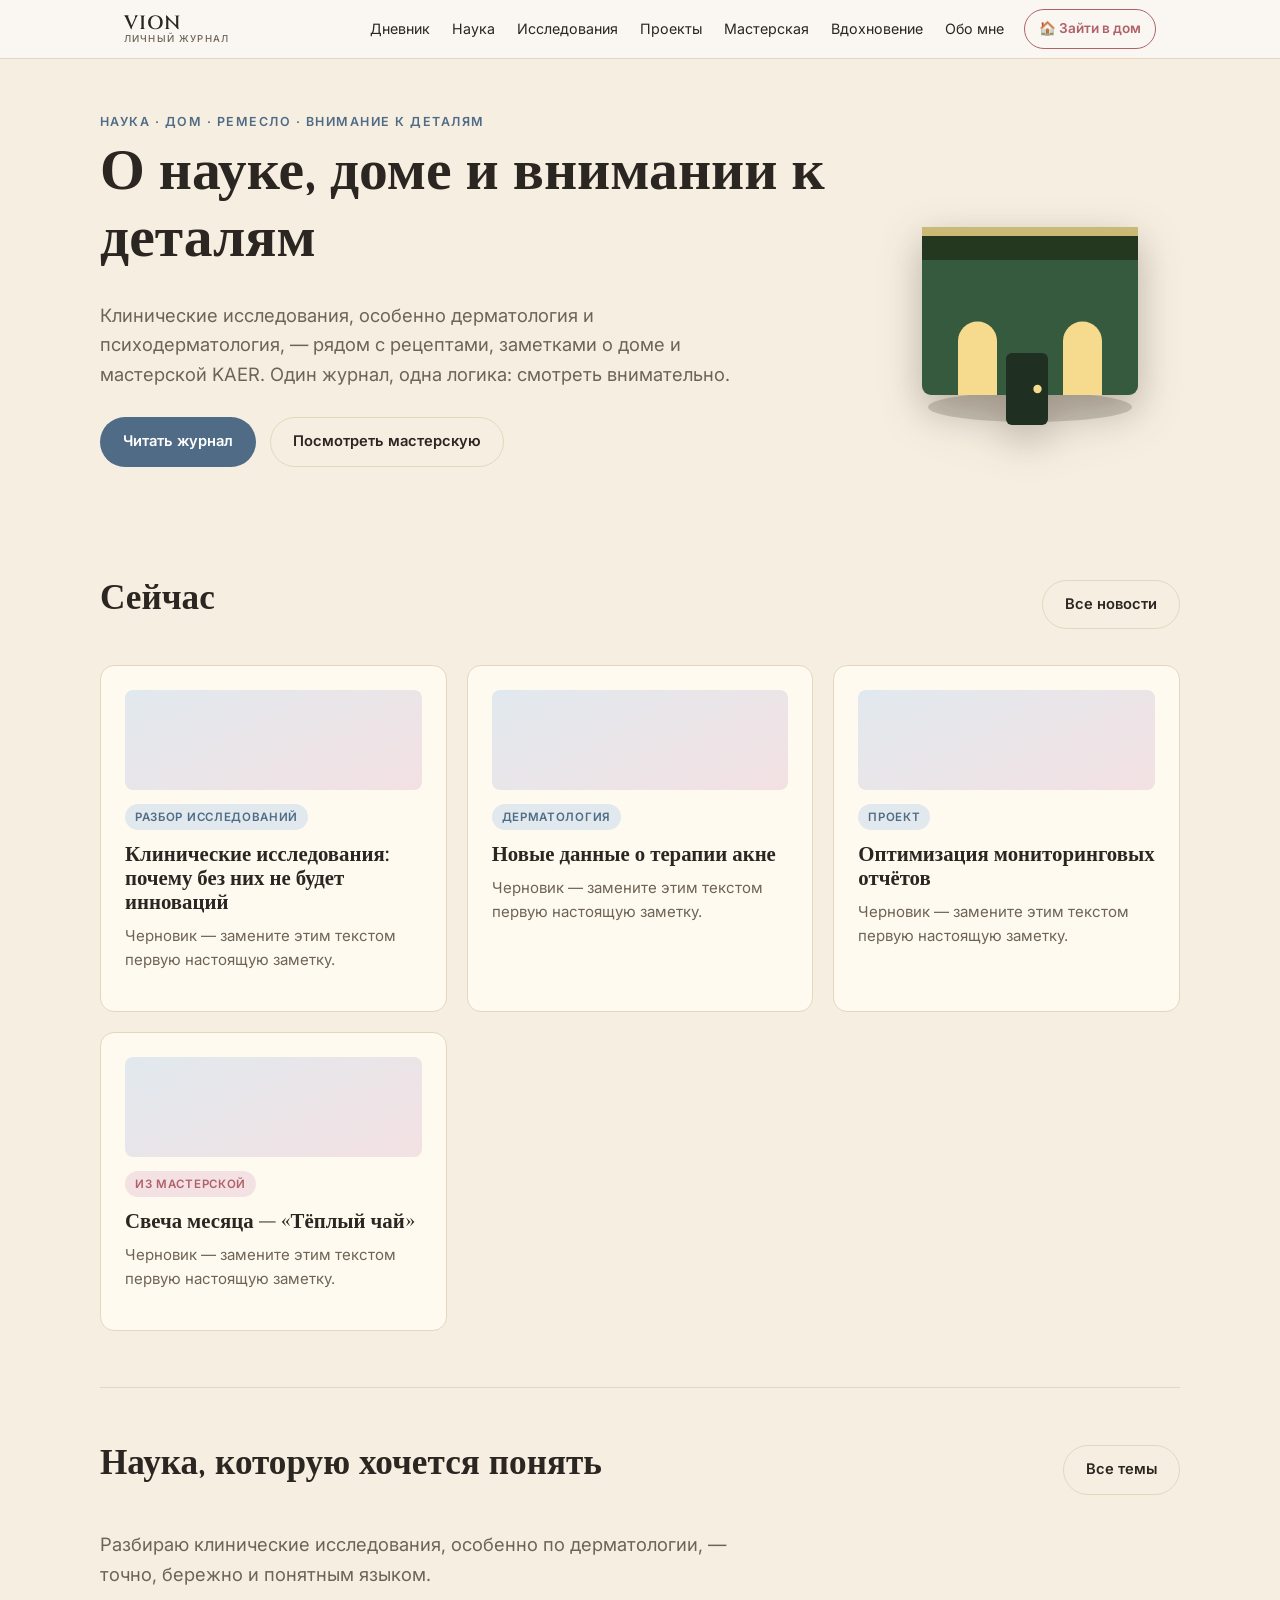
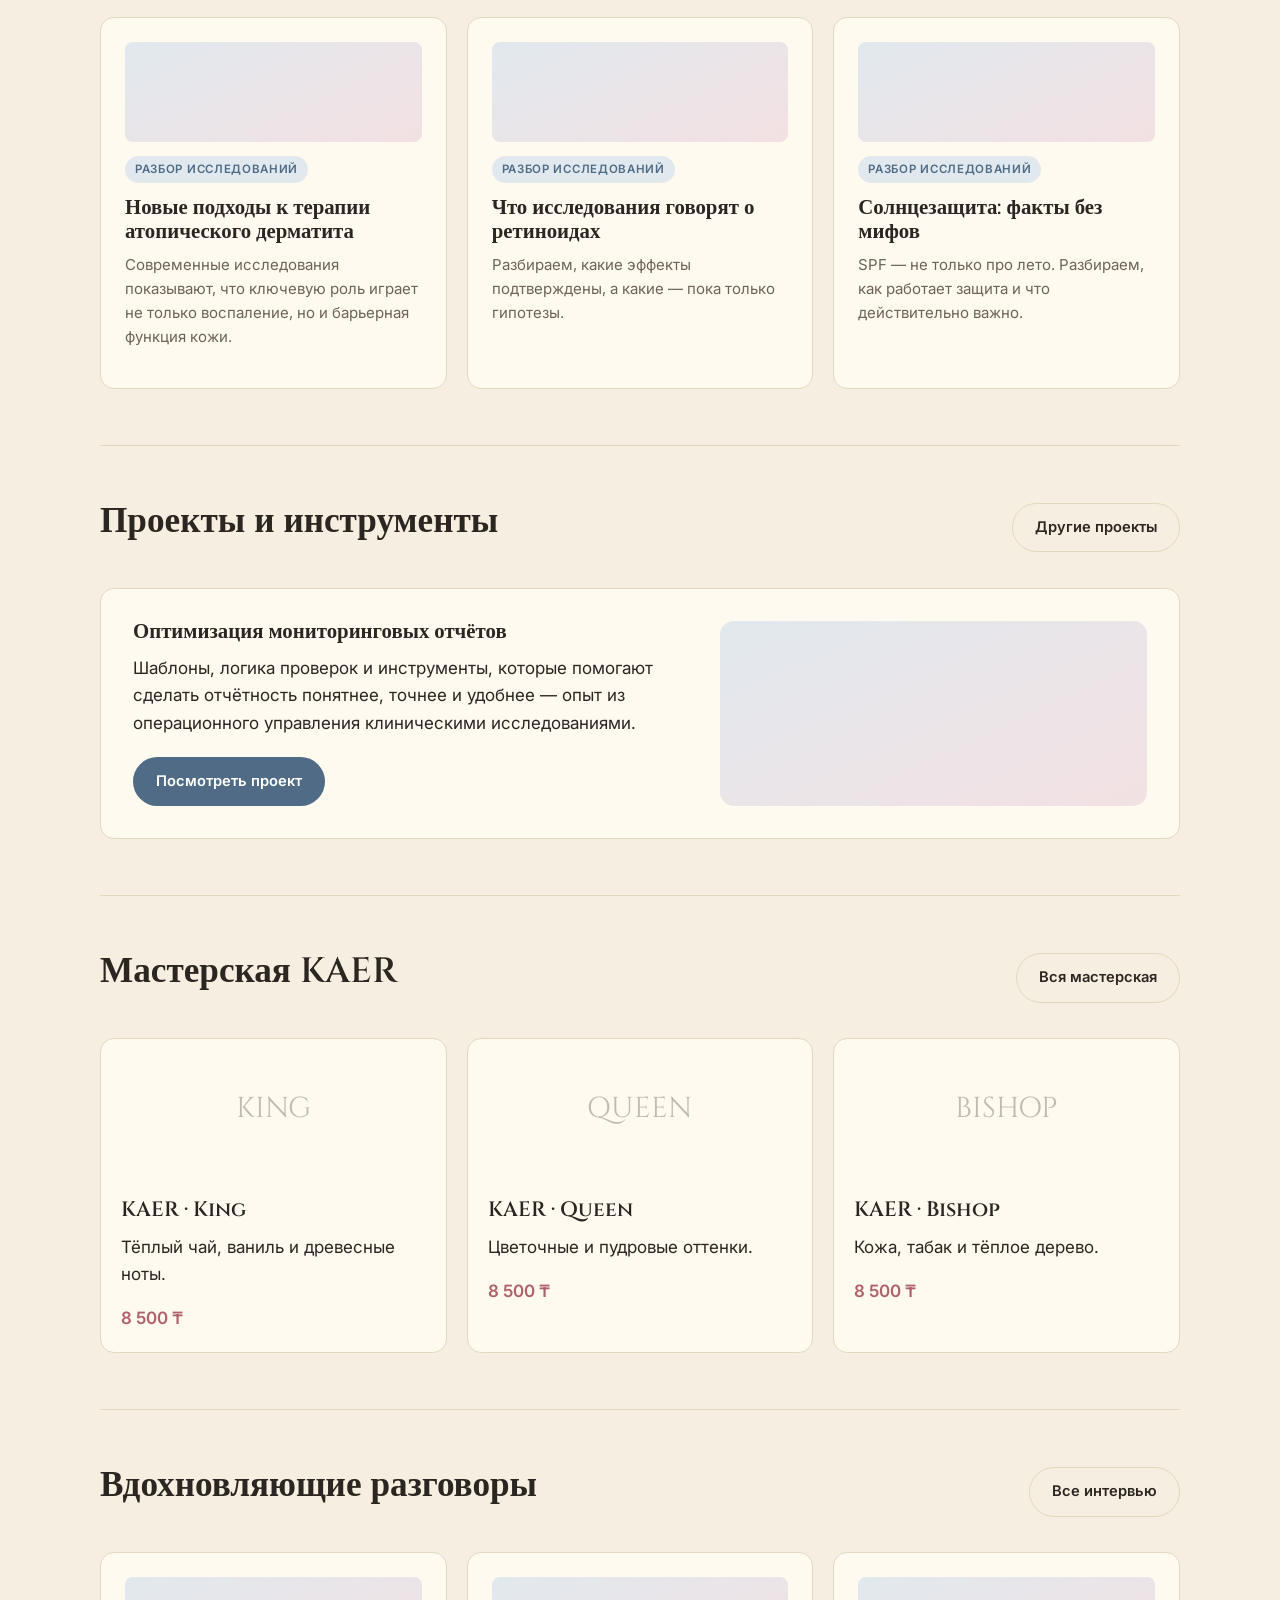
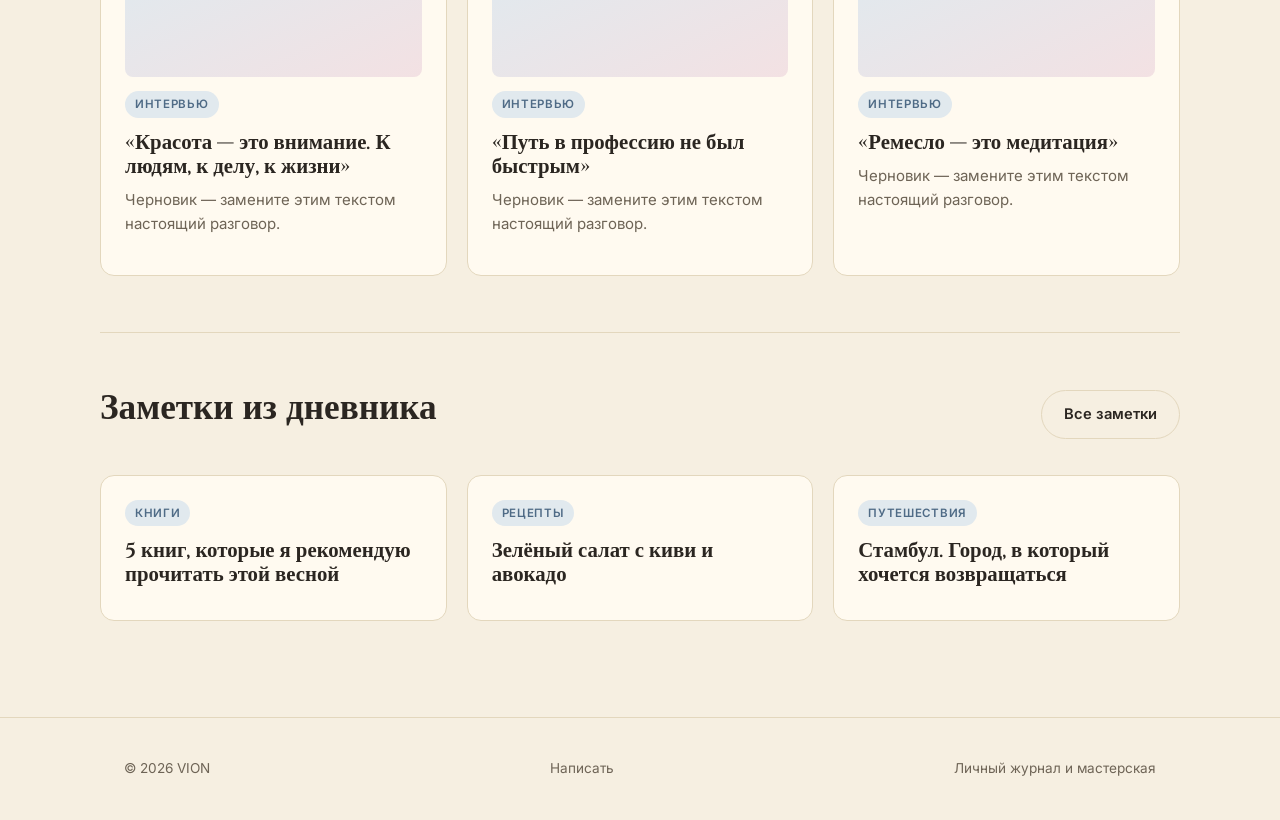
==== commit 4ac1d981: "Switch headings to Cinzel and add poppy wallpaper to the workshop wall Replace Fraunces with Cinzel " ====
--- a/index.html
+++ b/index.html
@@ -7,7 +7,7 @@
 <meta name="description" content="VION — личный журнал на пересечении науки, дома, ремесла и внимания к деталям. Клинические исследования, дневник и мастерская KAER.">
 <link rel="preconnect" href="https://fonts.googleapis.com">
 <link rel="preconnect" href="https://fonts.gstatic.com" crossorigin>
-<link href="https://fonts.googleapis.com/css2?family=Fraunces:opsz,wght@9..144,400;9..144,500;9..144,600&family=Inter:wght@400;500;600&display=swap" rel="stylesheet">
+<link href="https://fonts.googleapis.com/css2?family=Cinzel:wght@400;500;600;700&family=Inter:wght@400;500;600&display=swap" rel="stylesheet">
 <link rel="stylesheet" href="assets/css/style.css">
 </head>
 <body>
--- a/assets/css/style.css
+++ b/assets/css/style.css
@@ -13,7 +13,7 @@
   --color-accent-soft: #e1e9ee;
   --color-accent-2: #b0616a;     /* KAER — свечи/тепло */
   --color-accent-2-soft: #f3e1e3;
-  --font-serif: "Fraunces", Georgia, serif;
+  --font-serif: "Cinzel", Georgia, serif;
   --font-sans: "Inter", -apple-system, BlinkMacSystemFont, "Segoe UI", sans-serif;
   --radius: 14px;
   --max-width: 1080px;
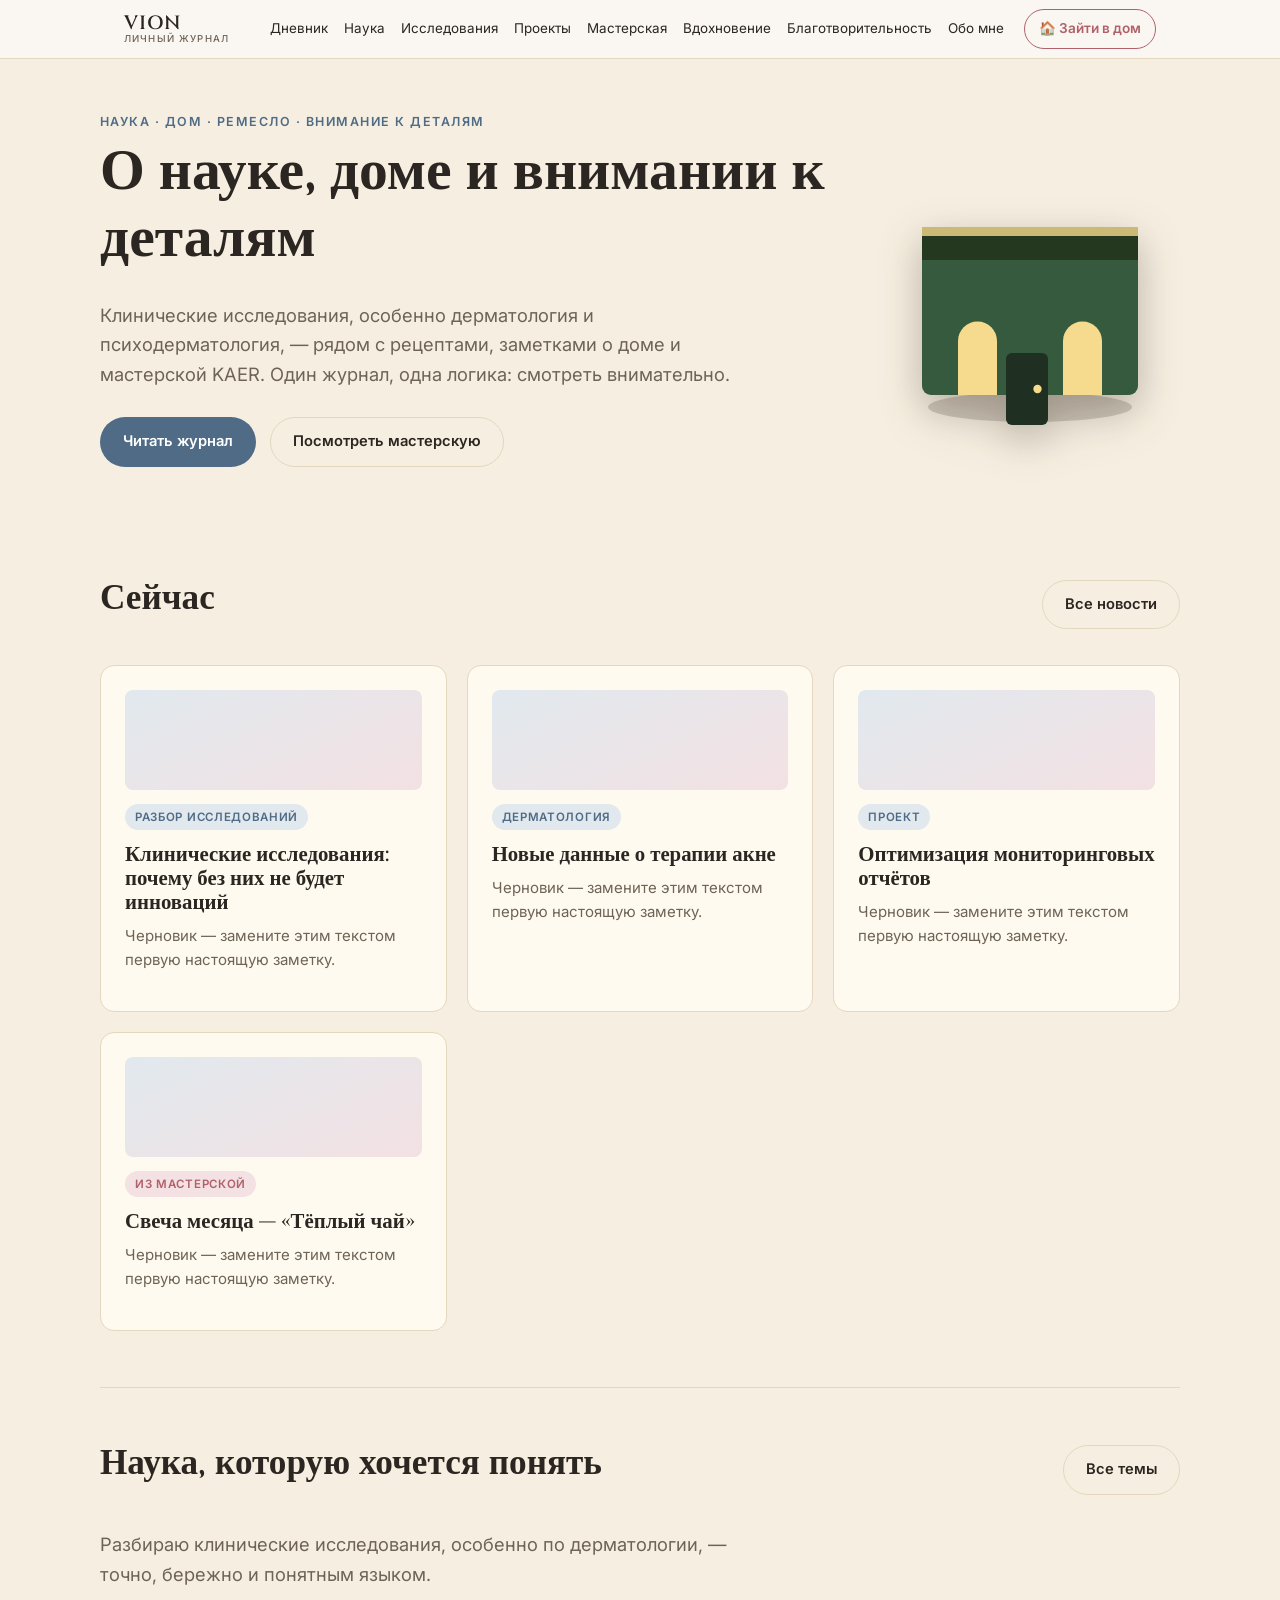
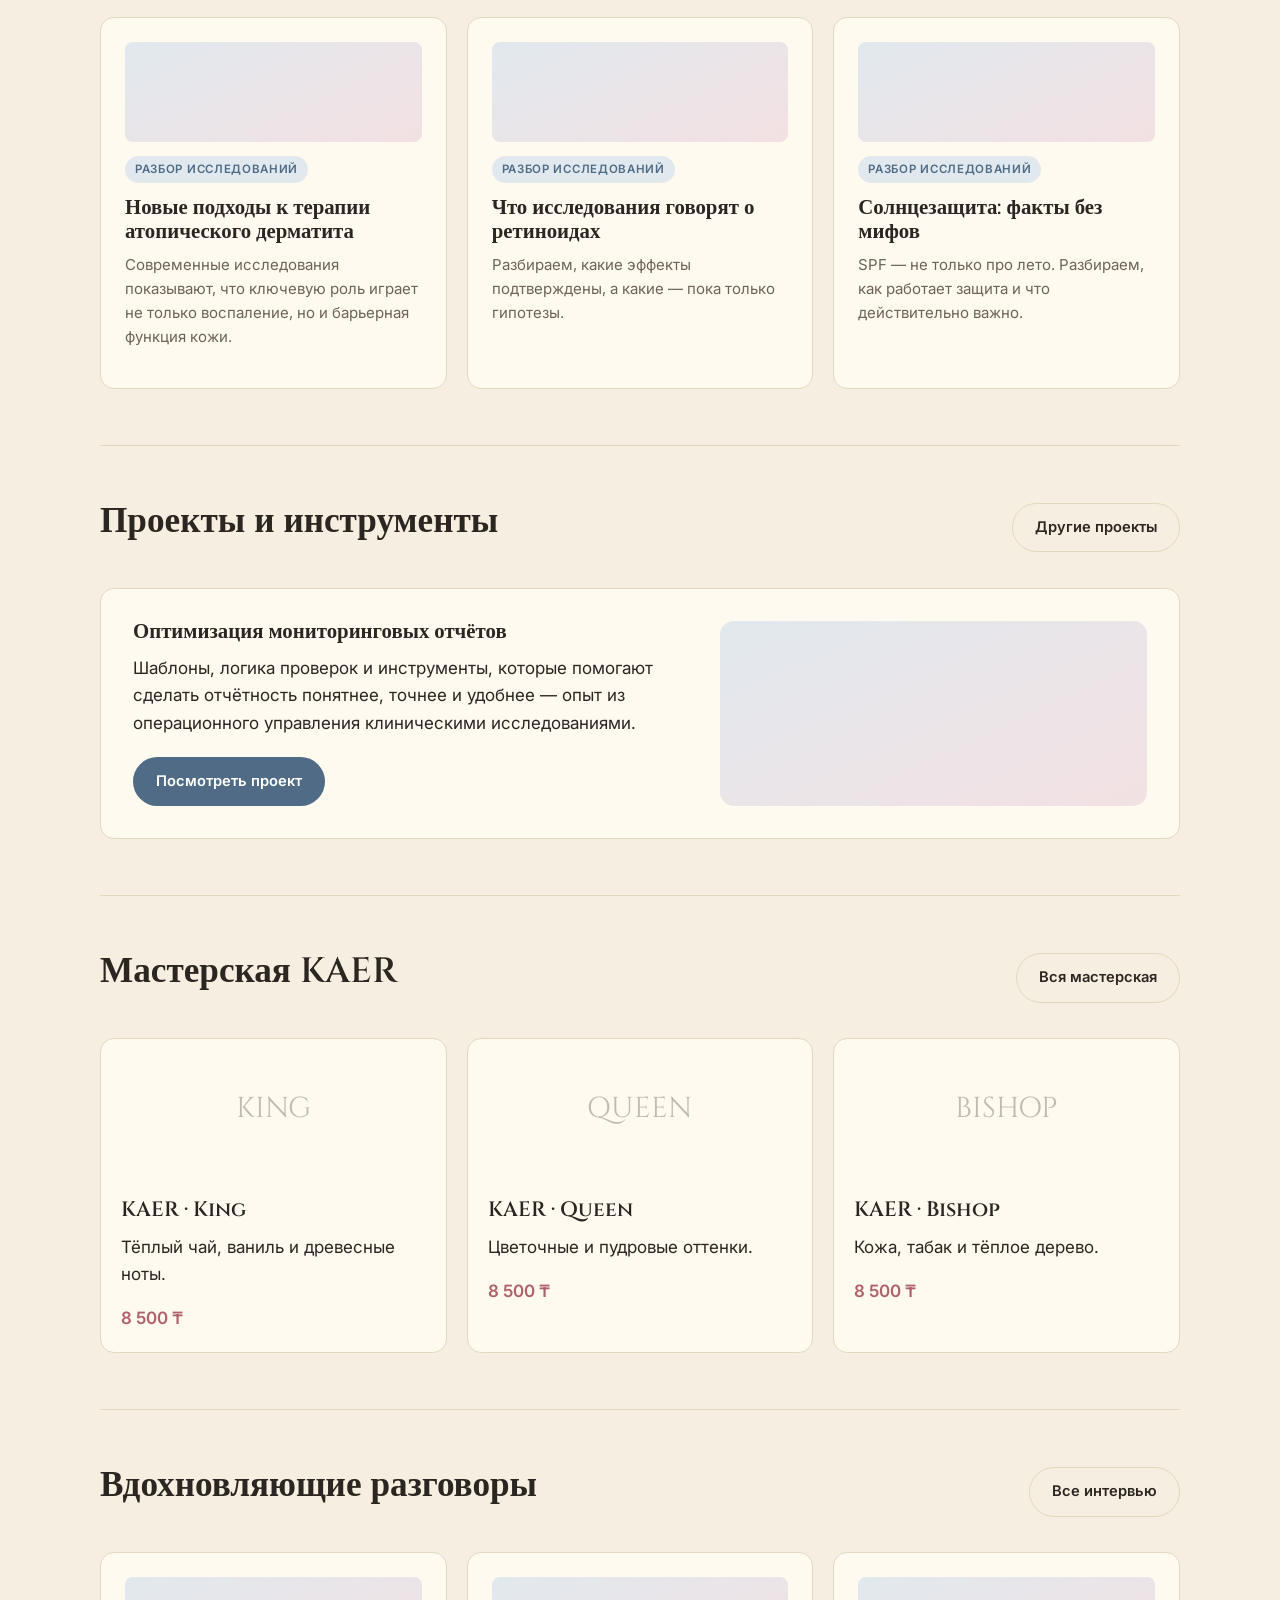
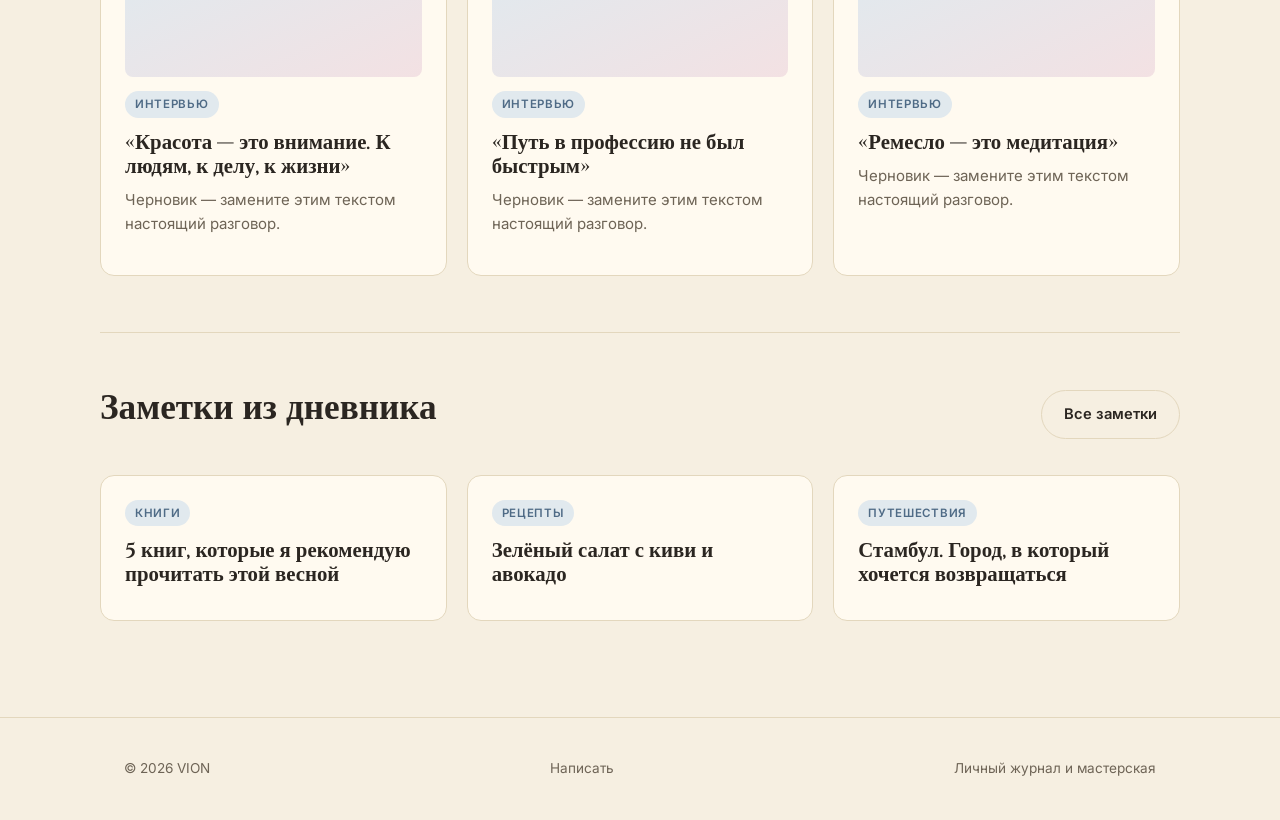
==== commit 209b10d7: "Add a Благотворительность section to the site New charity.html page with two parts: funds the user s" ====
--- a/index.html
+++ b/index.html
@@ -24,6 +24,7 @@
           <li><a href="projects.html">Проекты</a></li>
           <li><a href="candles.html">Мастерская</a></li>
           <li><a href="inspiration.html">Вдохновение</a></li>
+          <li><a href="charity.html">Благотворительность</a></li>
           <li><a href="about.html">Обо мне</a></li>
         </ul>
       </nav>
--- a/assets/css/style.css
+++ b/assets/css/style.css
@@ -111,11 +111,11 @@
 
 .nav-links {
   display: flex;
-  gap: 22px;
+  gap: 16px;
   list-style: none;
   margin: 0;
   padding: 0;
-  font-size: 0.89rem;
+  font-size: 0.84rem;
 }
 
 .house-cta {
@@ -161,7 +161,7 @@
   cursor: pointer;
 }
 
-@media (max-width: 720px) {
+@media (max-width: 980px) {
   .nav-toggle { display: block; }
   .nav-links {
     position: absolute;
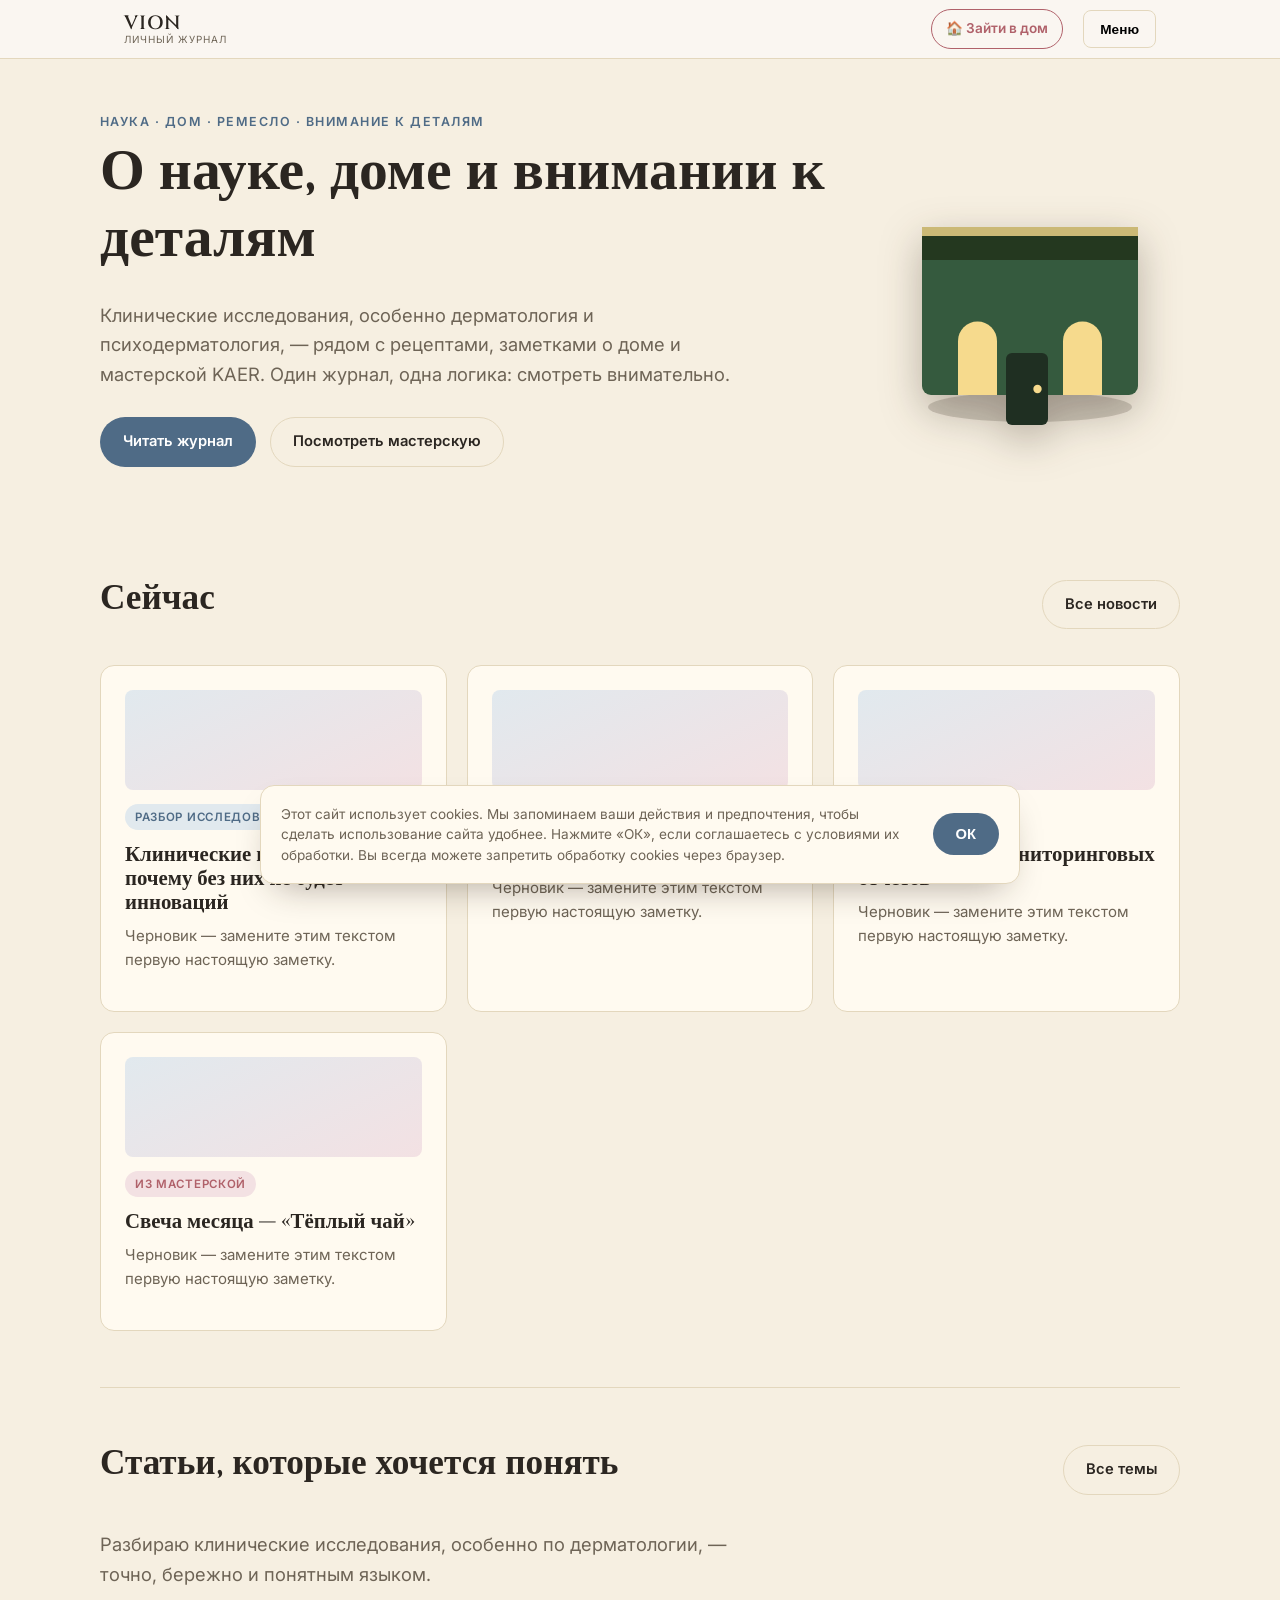
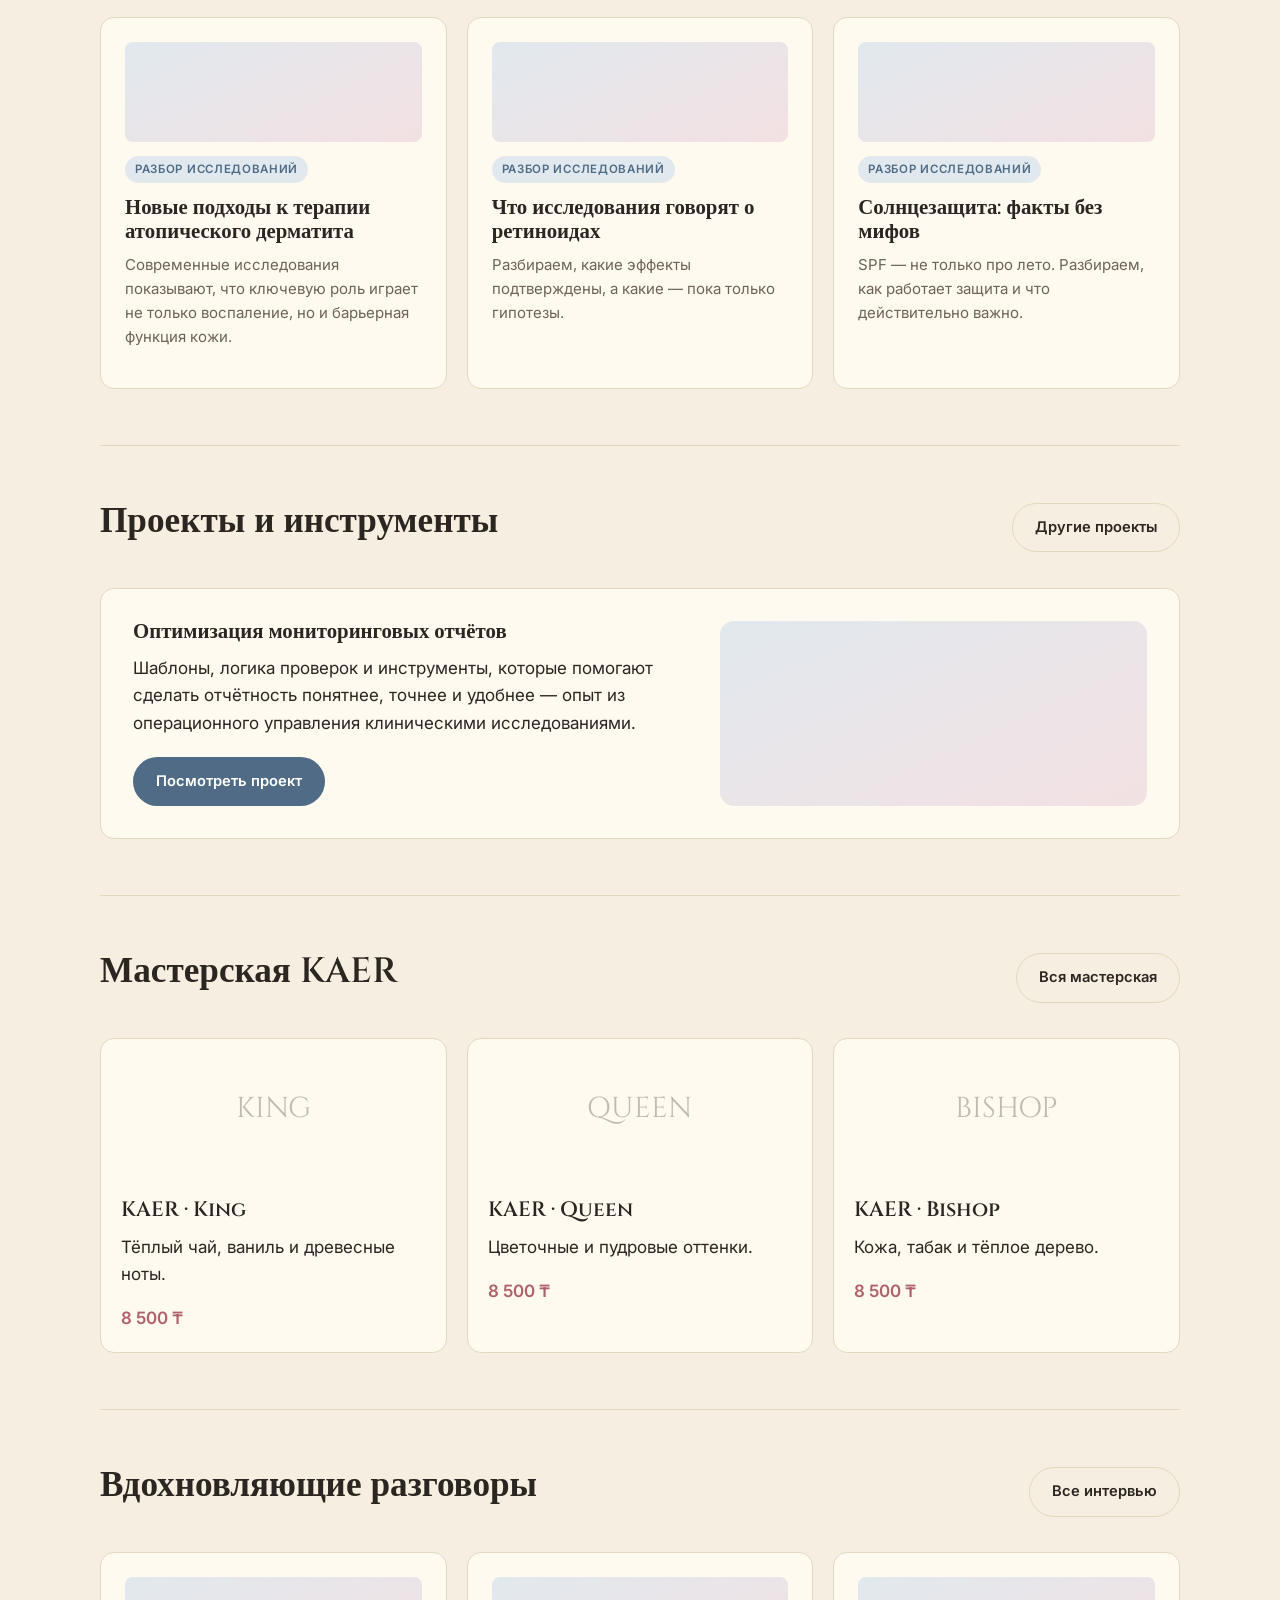
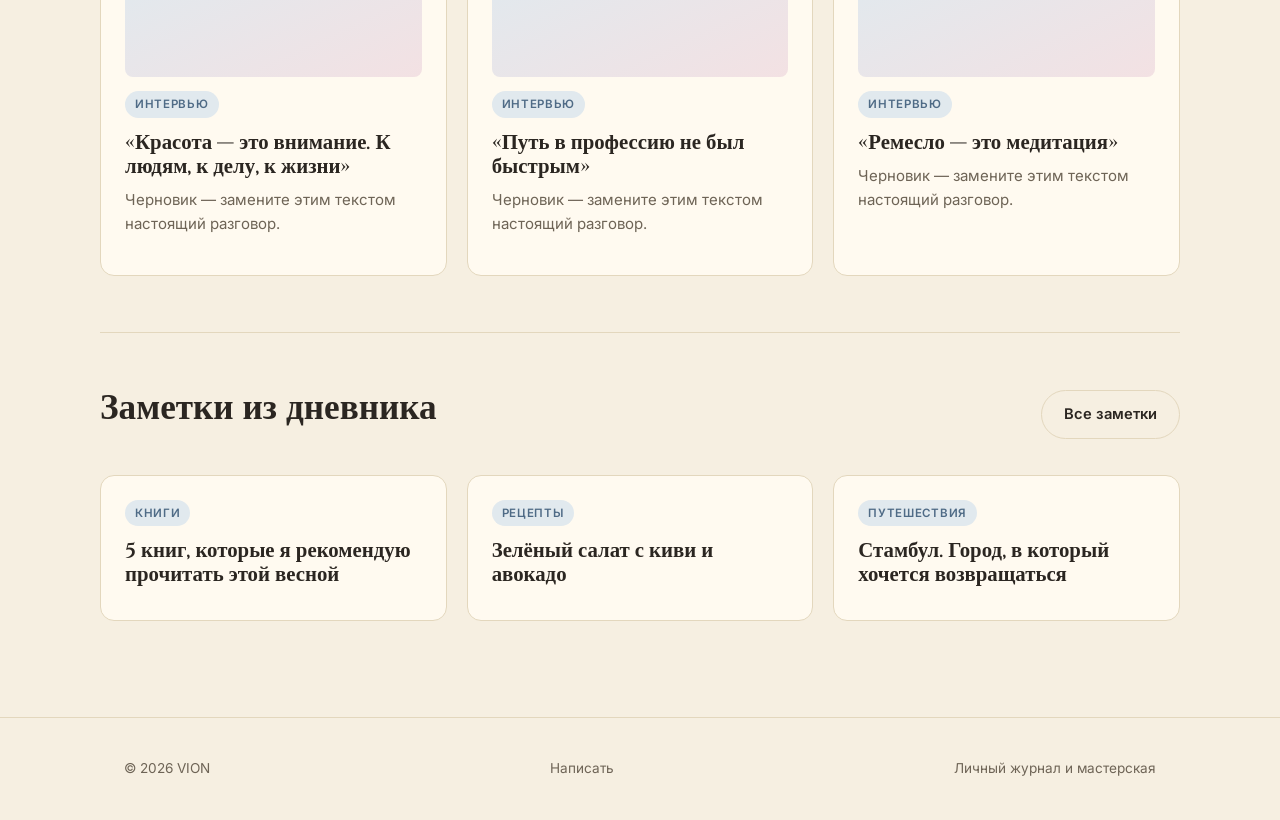
==== commit c20b30bc: "Big batch of site and house fixes from feedback - Add Astrum (Cyrillic) as a font, used for "личный " ====
--- a/index.html
+++ b/index.html
@@ -7,7 +7,7 @@
 <meta name="description" content="VION — личный журнал на пересечении науки, дома, ремесла и внимания к деталям. Клинические исследования, дневник и мастерская KAER.">
 <link rel="preconnect" href="https://fonts.googleapis.com">
 <link rel="preconnect" href="https://fonts.gstatic.com" crossorigin>
-<link href="https://fonts.googleapis.com/css2?family=Cinzel:wght@400;500;600;700&family=Inter:wght@400;500;600&display=swap" rel="stylesheet">
+<link href="https://fonts.googleapis.com/css2?family=Cinzel:wght@400;500;600;700&family=Astrum&family=Inter:wght@400;500;600&display=swap" rel="stylesheet">
 <link rel="stylesheet" href="assets/css/style.css">
 </head>
 <body>
@@ -15,11 +15,12 @@
 <header class="site-header">
   <div class="wrap">
     <a class="brand" href="index.html">VION<span>личный журнал</span></a>
-    <div class="nav-wrap">
+    <div class="nav-wrap force-collapsed">
       <nav>
         <ul class="nav-links">
+          <li class="nav-label">Ссылки</li>
           <li><a href="journal.html">Дневник</a></li>
-          <li><a href="science.html">Наука</a></li>
+          <li><a href="science.html">Статьи</a></li>
           <li><a href="research.html">Исследования</a></li>
           <li><a href="projects.html">Проекты</a></li>
           <li><a href="candles.html">Мастерская</a></li>
@@ -29,7 +30,7 @@
         </ul>
       </nav>
       <a class="house-cta" href="house.html">🏠 Зайти в дом</a>
-      <button class="nav-toggle" aria-label="Меню">☰</button>
+      <button class="nav-toggle" aria-label="Меню">Меню</button>
     </div>
   </div>
 </header>
@@ -94,7 +95,7 @@
 
   <section class="section wrap">
     <div class="section-head">
-      <h2>Наука, которую хочется понять</h2>
+      <h2>Статьи, которые хочется понять</h2>
       <a class="btn btn-ghost" href="science.html">Все темы</a>
     </div>
     <p class="lede" style="margin-bottom:28px;">Разбираю клинические исследования, особенно по дерматологии, — точно, бережно и понятным языком.</p>
--- a/assets/css/style.css
+++ b/assets/css/style.css
@@ -101,12 +101,12 @@
 
 .brand span {
   display: block;
-  font-family: var(--font-sans);
-  font-size: 0.6rem;
-  letter-spacing: 0.12em;
+  font-family: "Astrum", var(--font-sans);
+  font-size: 0.62rem;
+  letter-spacing: 0.1em;
   text-transform: uppercase;
   color: var(--color-text-soft);
-  font-weight: 500;
+  font-weight: 400;
 }
 
 .nav-links {
@@ -160,6 +160,74 @@
   font-size: 1.2rem;
   cursor: pointer;
 }
+
+.nav-wrap.force-collapsed .nav-toggle {
+  display: inline-flex;
+  align-items: center;
+  justify-content: center;
+  width: auto;
+  height: 38px;
+  padding: 0 16px;
+  font-size: 0.85rem;
+  font-weight: 600;
+}
+
+.nav-wrap.force-collapsed .nav-links {
+  position: absolute;
+  top: 58px;
+  left: 0;
+  right: 0;
+  background: var(--color-bg);
+  border-bottom: 1px solid var(--color-line);
+  flex-direction: column;
+  gap: 0;
+  padding: 8px 24px 20px;
+  display: none;
+  z-index: 60;
+}
+.nav-wrap.force-collapsed .nav-links.open { display: flex; }
+.nav-wrap.force-collapsed .nav-links li { border-bottom: 1px solid var(--color-line); }
+.nav-wrap.force-collapsed .nav-links a { display: block; padding: 14px 0; }
+
+.nav-label {
+  font-size: 0.72rem;
+  letter-spacing: 0.12em;
+  text-transform: uppercase;
+  color: var(--color-text-soft);
+  font-weight: 600;
+  padding: 14px 0 6px !important;
+  border-bottom: none !important;
+}
+
+/* ---------- cookie banner ---------- */
+
+.cookie-bar {
+  position: fixed;
+  left: 16px;
+  right: 16px;
+  bottom: 16px;
+  max-width: 760px;
+  margin: 0 auto;
+  background: var(--color-surface);
+  border: 1px solid var(--color-line);
+  border-radius: var(--radius);
+  box-shadow: 0 16px 36px -16px rgba(42, 29, 18, 0.4);
+  padding: 18px 20px;
+  display: flex;
+  align-items: center;
+  gap: 18px;
+  flex-wrap: wrap;
+  z-index: 200;
+}
+.cookie-bar p {
+  flex: 1;
+  min-width: 240px;
+  margin: 0;
+  font-size: 0.85rem;
+  color: var(--color-text-soft);
+  line-height: 1.5;
+}
+.cookie-bar button { flex-shrink: 0; }
 
 @media (max-width: 980px) {
   .nav-toggle { display: block; }
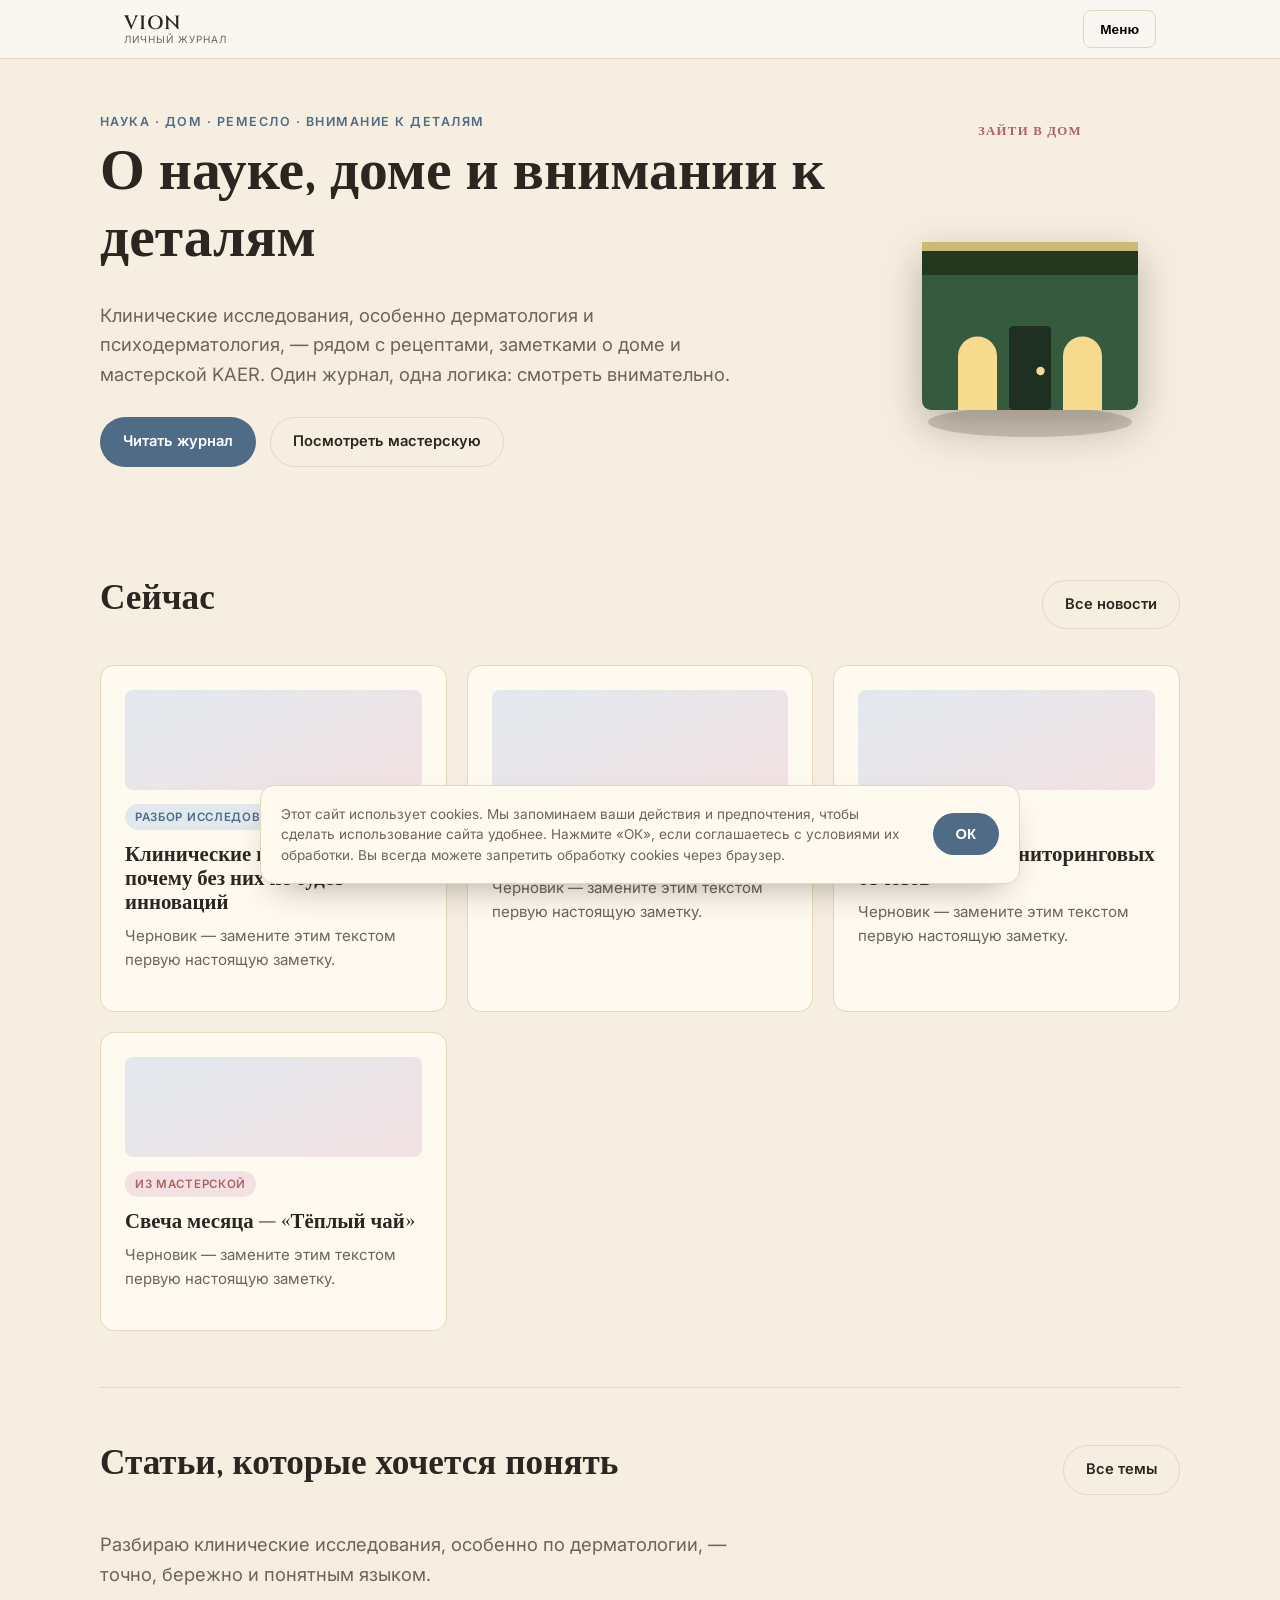
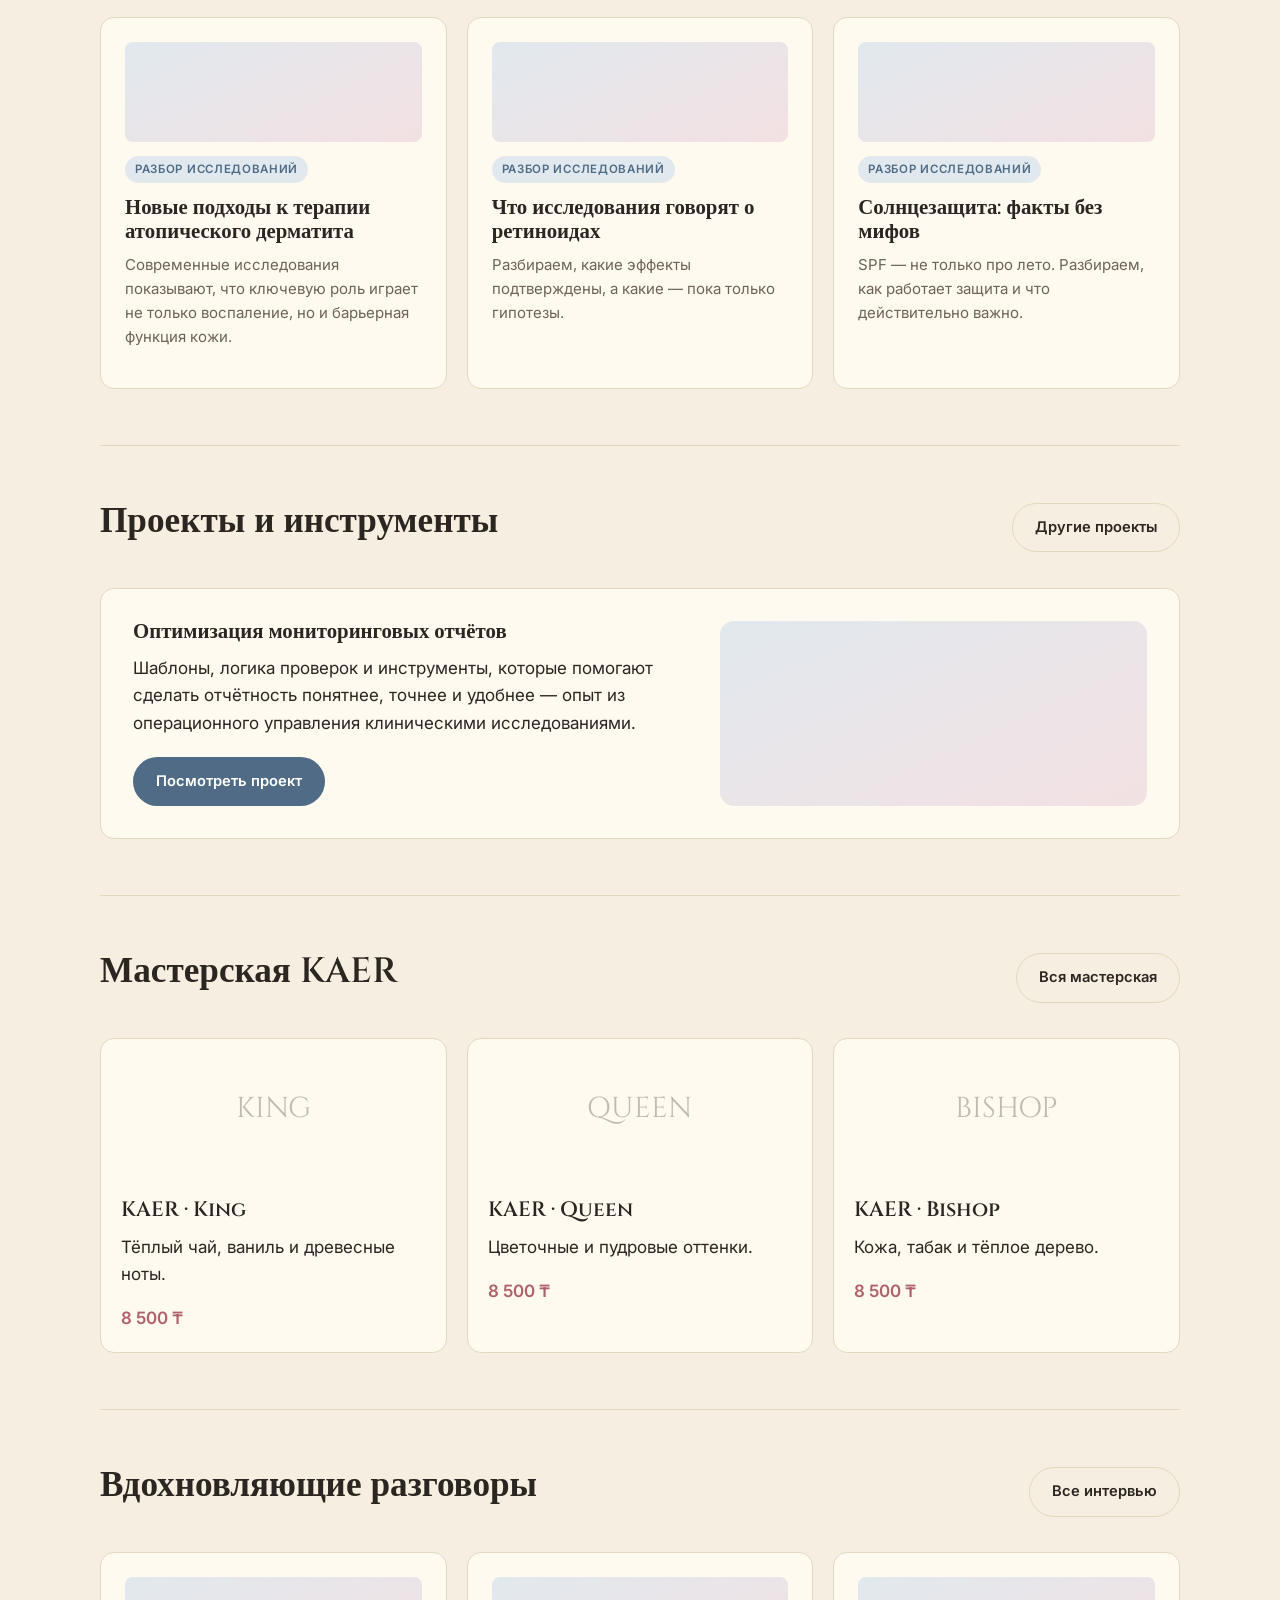
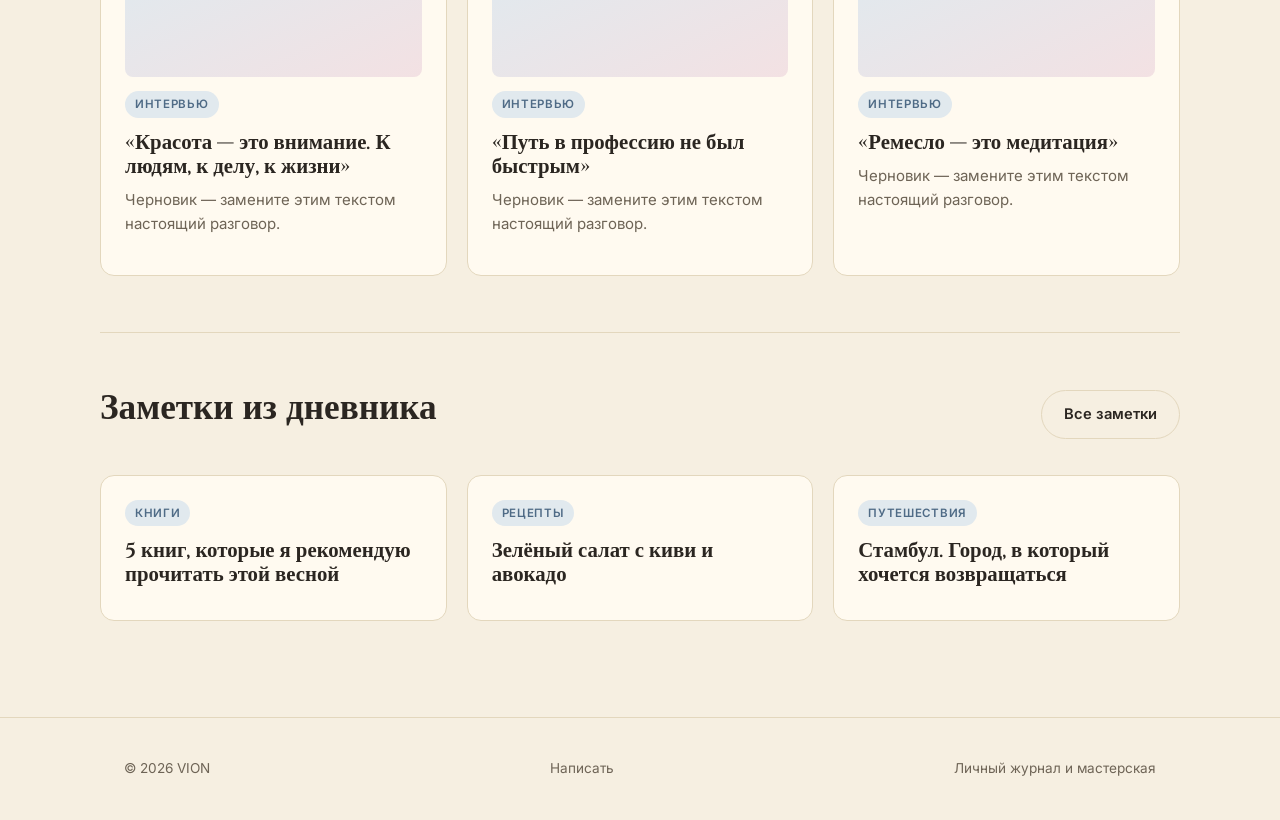
==== commit 2a882adb: "Fix the floating door, drop the redundant interior entrance, tidy header - Home page header now show" ====
--- a/index.html
+++ b/index.html
@@ -29,7 +29,6 @@
           <li><a href="about.html">Обо мне</a></li>
         </ul>
       </nav>
-      <a class="house-cta" href="house.html">🏠 Зайти в дом</a>
       <button class="nav-toggle" aria-label="Меню">Меню</button>
     </div>
   </div>
@@ -46,18 +45,21 @@
         <a class="btn btn-ghost" href="candles.html">Посмотреть мастерскую</a>
       </div>
     </div>
-    <a class="hero-house" id="heroHouse" href="house.html" aria-label="Зайти в дом VION" title="Зайти в дом VION">
-      <svg viewBox="0 0 100 100">
-        <ellipse cx="50" cy="90" rx="34" ry="5" fill="#2a1d12" opacity="0.18"/>
-        <rect x="14" y="30" width="72" height="56" rx="3" fill="#355a3e"/>
-        <rect x="14" y="30" width="72" height="11" fill="#24381f"/>
-        <rect x="14" y="30" width="72" height="3" fill="#f6da8d" opacity="0.8"/>
-        <path d="M26 86v-18a6.5 6.5 0 0 1 13 0v18z" fill="#f6da8d"/>
-        <path d="M61 86v-18a6.5 6.5 0 0 1 13 0v18z" fill="#f6da8d"/>
-        <rect x="42" y="72" width="14" height="24" rx="2" fill="#1f2f22"/>
-        <circle cx="52.5" cy="84" r="1.4" fill="#f6da8d"/>
-      </svg>
-    </a>
+    <div class="hero-house-col" id="heroHouse">
+      <span class="hero-house-label">Зайти в дом</span>
+      <a class="hero-house" href="house.html" aria-label="Зайти в дом VION" title="Зайти в дом VION">
+        <svg viewBox="0 0 100 100">
+          <ellipse cx="50" cy="90" rx="34" ry="5" fill="#2a1d12" opacity="0.18"/>
+          <rect x="14" y="30" width="72" height="56" rx="3" fill="#355a3e"/>
+          <rect x="14" y="30" width="72" height="11" fill="#24381f"/>
+          <rect x="14" y="30" width="72" height="3" fill="#f6da8d" opacity="0.8"/>
+          <path d="M26 86v-18a6.5 6.5 0 0 1 13 0v18z" fill="#f6da8d"/>
+          <path d="M61 86v-18a6.5 6.5 0 0 1 13 0v18z" fill="#f6da8d"/>
+          <rect x="43" y="58" width="14" height="28" rx="1.5" fill="#1f2f22"/>
+          <circle cx="53.5" cy="73" r="1.4" fill="#f6da8d"/>
+        </svg>
+      </a>
+    </div>
   </section>
 
   <section class="section wrap" style="border-top:none;">
--- a/assets/css/style.css
+++ b/assets/css/style.css
@@ -267,13 +267,29 @@
 
 /* ---------- floating house button ---------- */
 
+.hero-house-col {
+  flex-shrink: 0;
+  display: flex;
+  flex-direction: column;
+  align-items: center;
+  gap: 10px;
+  align-self: center;
+}
+
+.hero-house-label {
+  font-family: "Cinzel", Georgia, serif;
+  font-size: 0.8rem;
+  letter-spacing: 0.1em;
+  text-transform: uppercase;
+  color: var(--color-accent-2);
+  font-weight: 600;
+}
+
 .hero-house {
   display: block;
   width: 300px;
-  flex-shrink: 0;
   filter: drop-shadow(0 14px 20px rgba(42, 29, 18, 0.3));
   transition: transform 0.2s ease, opacity 0.1s linear;
-  align-self: center;
 }
 .hero-house:hover { transform: translateY(-4px) scale(1.03); }
 .hero-house svg { width: 100%; height: 100%; display: block; }
